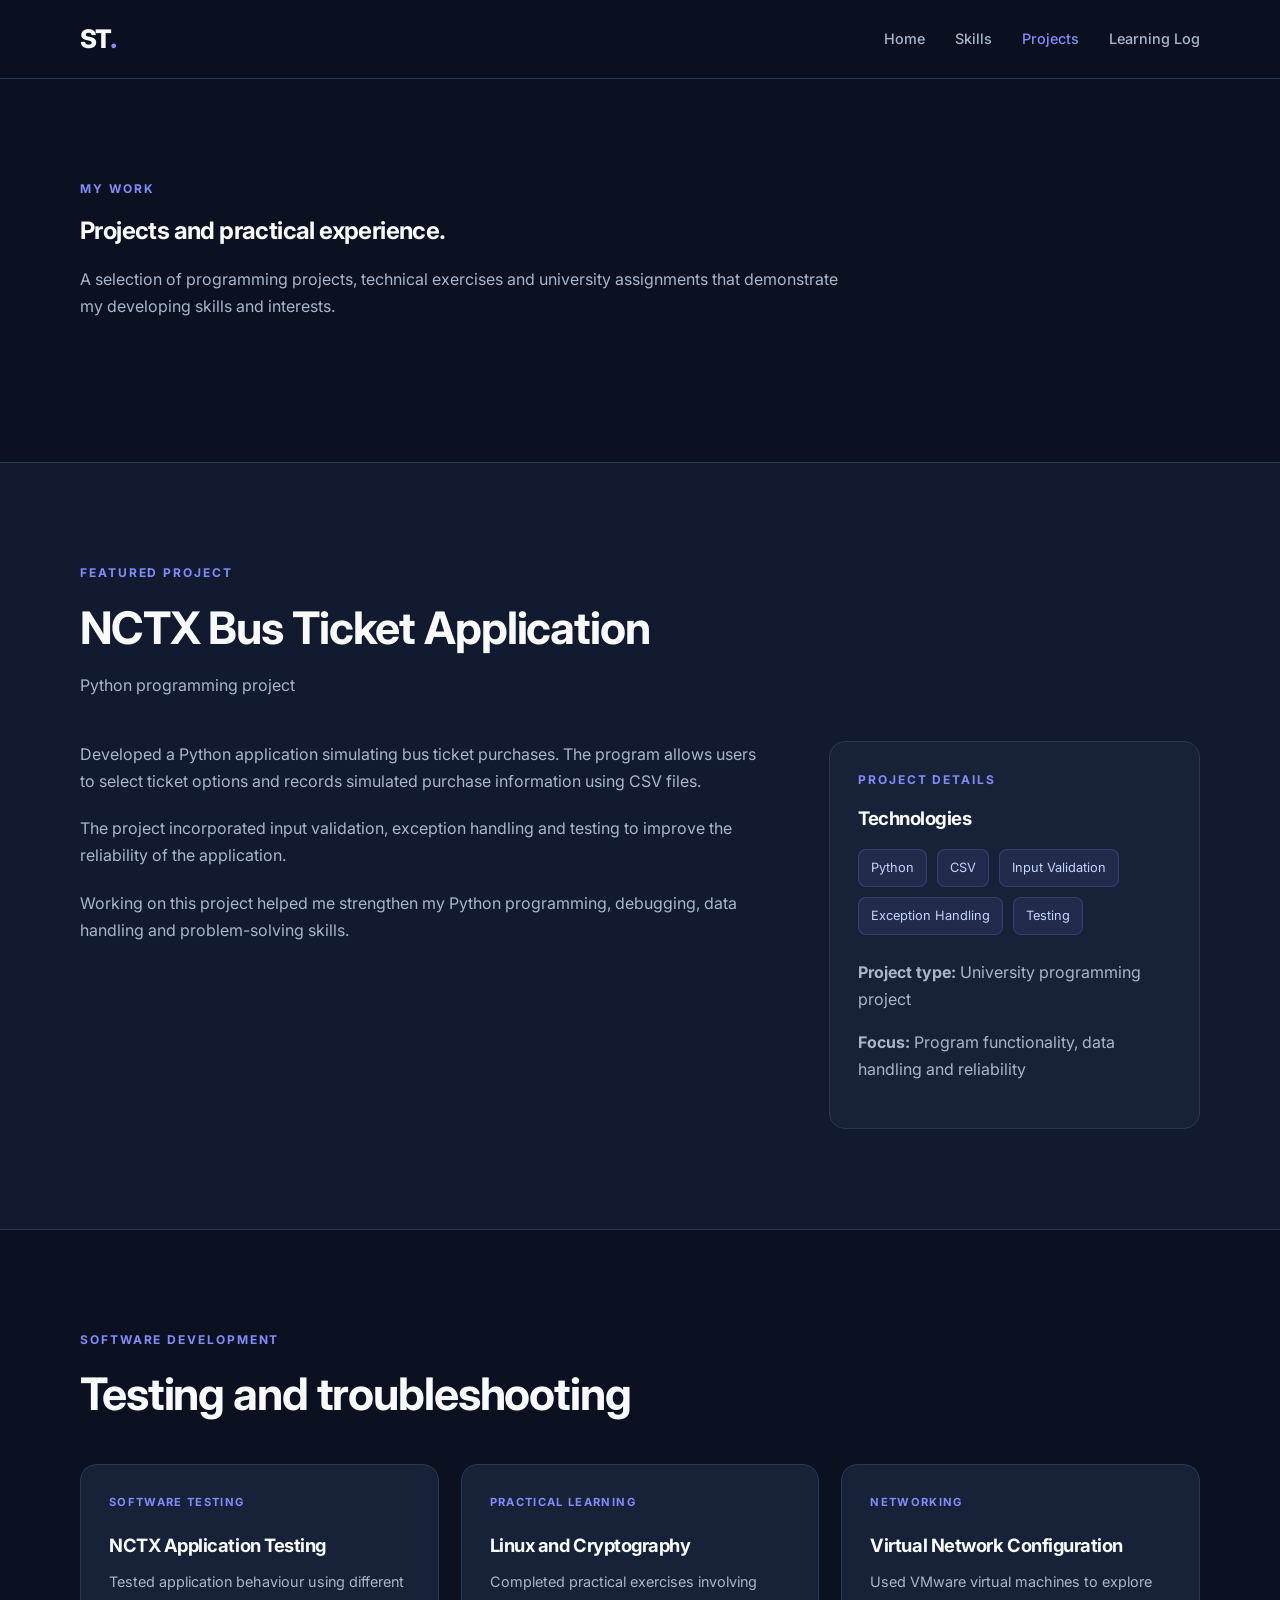
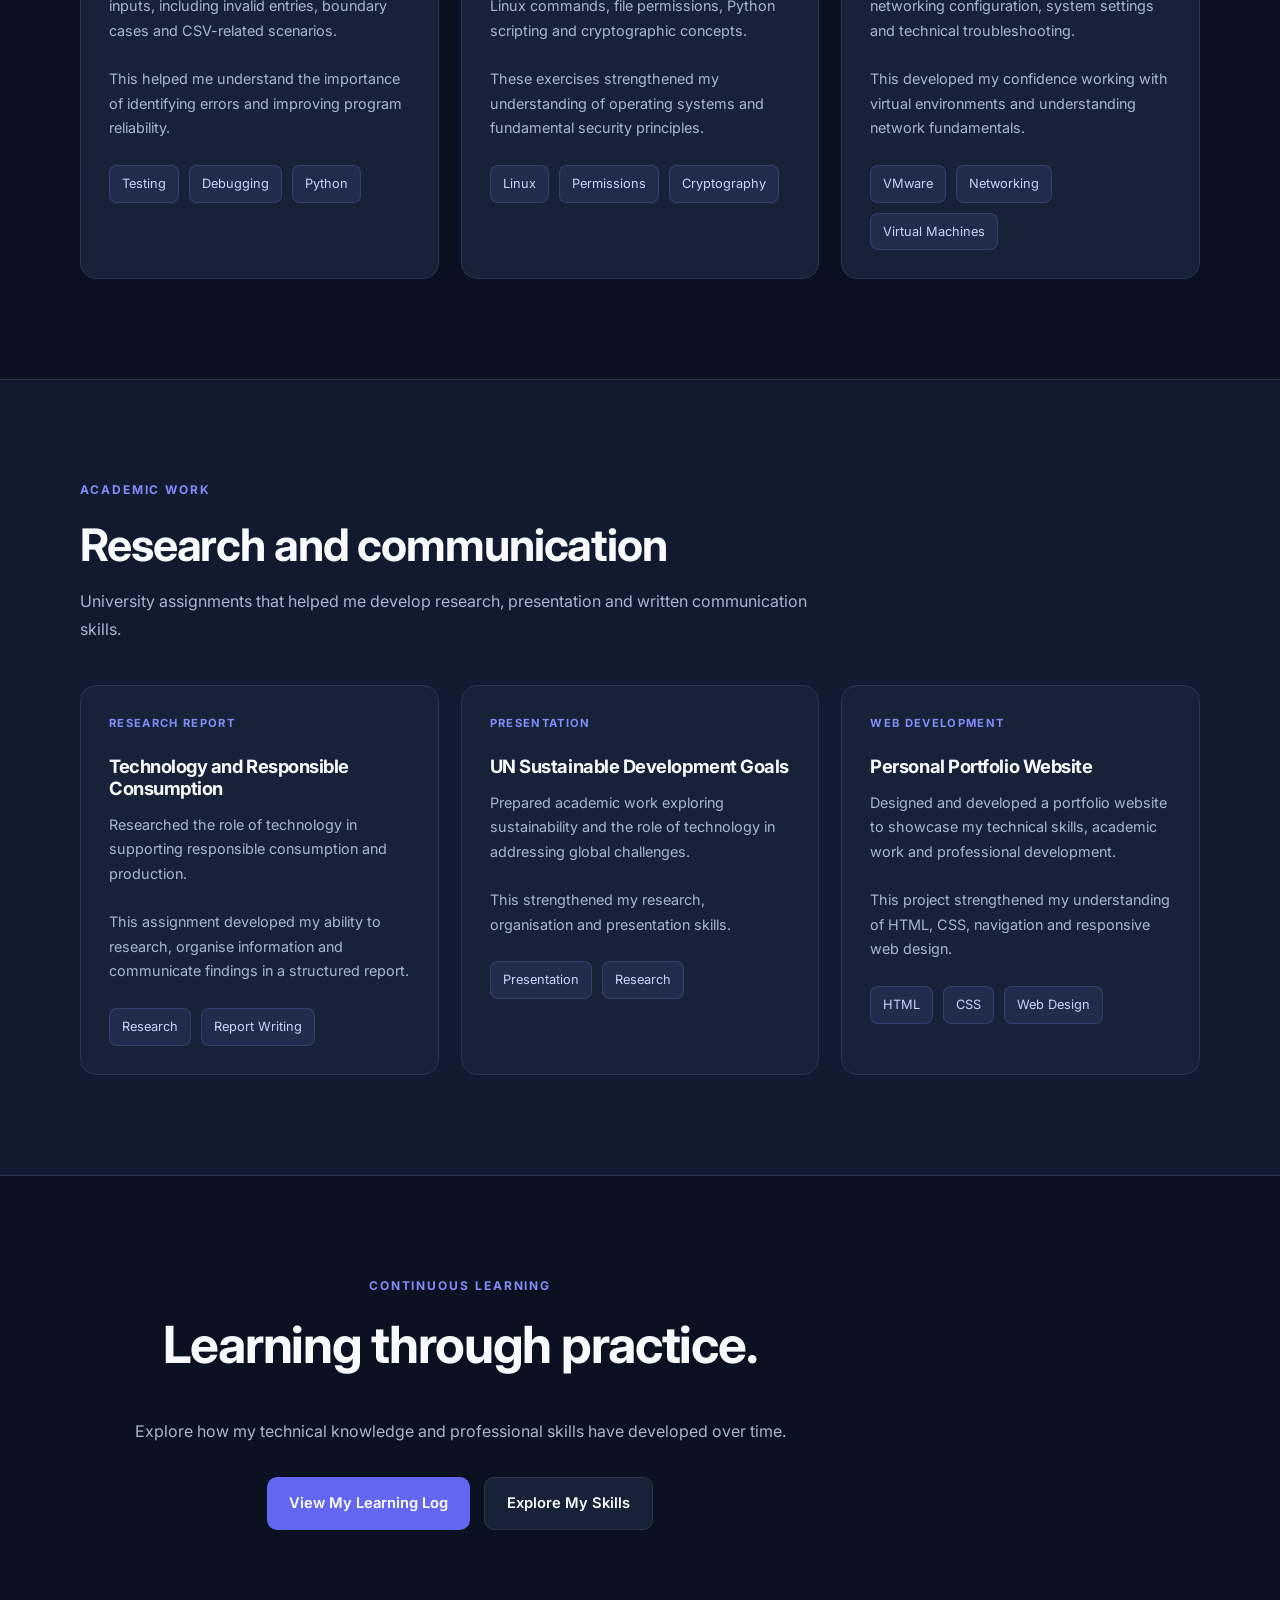
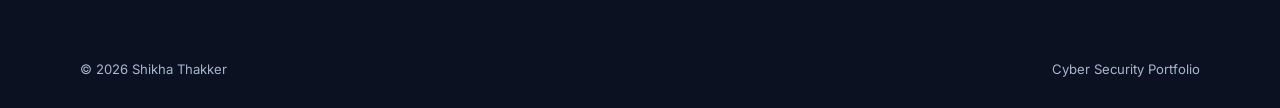
==== work.html @ d77c6d68 "Create work.html" ====
<!DOCTYPE html>
<html lang="en">
<head>
    <meta charset="UTF-8">
    <meta name="viewport" content="width=device-width, initial-scale=1.0">

    <meta name="description"
          content="Programming projects, cyber security practicals and university work by Shikha Thakker.">

    <title>Projects | Shikha Thakker</title>

    <link rel="preconnect" href="https://fonts.googleapis.com">
    <link rel="preconnect" href="https://fonts.gstatic.com" crossorigin>

    <link href="https://fonts.googleapis.com/css2?family=Inter:wght@400;500;600;700;800&display=swap"
          rel="stylesheet">

    <link rel="stylesheet" href="style.css">
</head>

<body>

    <!-- NAVIGATION -->
    <header class="site-header">
        <nav class="nav-container" aria-label="Main navigation">

            <a href="index.html" class="logo">
                ST<span>.</span>
            </a>

            <div class="nav-links">
                <a href="index.html">Home</a>
                <a href="skills.html">Skills</a>
                <a href="work.html" aria-current="page">Projects</a>
                <a href="learning.html">Learning Log</a>
            </div>

        </nav>
    </header>

    <main>

        <!-- INTRODUCTION -->
        <section class="section container">

            <div class="section-heading">
                <p class="eyebrow">MY WORK</p>

                <h1>Projects and practical experience.</h1>

                <p>
                    A selection of programming projects,
                    technical exercises and university
                    assignments that demonstrate my
                    developing skills and interests.
                </p>
            </div>

        </section>

        <!-- FEATURED PROJECT -->
        <section class="section section-alt">

            <div class="container">

                <div class="section-heading">
                    <p class="eyebrow">FEATURED PROJECT</p>
                    <h2>NCTX Bus Ticket Application</h2>

                    <p>Python programming project</p>
                </div>

                <div class="about-grid">

                    <div class="about-text">

                        <p>
                            Developed a Python application
                            simulating bus ticket purchases.
                            The program allows users to
                            select ticket options and
                            records simulated purchase
                            information using CSV files.
                        </p>

                        <p>
                            The project incorporated
                            input validation, exception
                            handling and testing to
                            improve the reliability
                            of the application.
                        </p>

                        <p>
                            Working on this project
                            helped me strengthen my
                            Python programming,
                            debugging, data handling
                            and problem-solving skills.
                        </p>

                    </div>

                    <div class="about-highlight">

                        <p class="eyebrow">PROJECT DETAILS</p>

                        <h3>Technologies</h3>

                        <div class="interest-tags">
                            <span>Python</span>
                            <span>CSV</span>
                            <span>Input Validation</span>
                            <span>Exception Handling</span>
                            <span>Testing</span>
                        </div>

                        <p style="margin-top:24px;">
                            <strong>Project type:</strong>
                            University programming project
                        </p>

                        <p>
                            <strong>Focus:</strong>
                            Program functionality,
                            data handling and reliability
                        </p>

                    </div>

                </div>

            </div>

        </section>

        <!-- TESTING AND TECHNICAL WORK -->
        <section class="section container">

            <div class="section-heading">
                <p class="eyebrow">SOFTWARE DEVELOPMENT</p>
                <h2>Testing and troubleshooting</h2>
            </div>

            <div class="project-grid">

                <article class="project-card">

                    <div class="project-label">
                        SOFTWARE TESTING
                    </div>

                    <h3>NCTX Application Testing</h3>

                    <p>
                        Tested application behaviour
                        using different inputs,
                        including invalid entries,
                        boundary cases and
                        CSV-related scenarios.
                    </p>

                    <p>
                        This helped me understand
                        the importance of identifying
                        errors and improving program
                        reliability.
                    </p>

                    <div class="project-tags">
                        <span>Testing</span>
                        <span>Debugging</span>
                        <span>Python</span>
                    </div>

                </article>

                <article class="project-card">

                    <div class="project-label">
                        PRACTICAL LEARNING
                    </div>

                    <h3>Linux and Cryptography</h3>

                    <p>
                        Completed practical exercises
                        involving Linux commands,
                        file permissions, Python
                        scripting and cryptographic
                        concepts.
                    </p>

                    <p>
                        These exercises strengthened
                        my understanding of operating
                        systems and fundamental
                        security principles.
                    </p>

                    <div class="project-tags">
                        <span>Linux</span>
                        <span>Permissions</span>
                        <span>Cryptography</span>
                    </div>

                </article>

                <article class="project-card">

                    <div class="project-label">
                        NETWORKING
                    </div>

                    <h3>Virtual Network Configuration</h3>

                    <p>
                        Used VMware virtual machines
                        to explore networking
                        configuration, system settings
                        and technical troubleshooting.
                    </p>

                    <p>
                        This developed my confidence
                        working with virtual
                        environments and understanding
                        network fundamentals.
                    </p>

                    <div class="project-tags">
                        <span>VMware</span>
                        <span>Networking</span>
                        <span>Virtual Machines</span>
                    </div>

                </article>

            </div>

        </section>

        <!-- OTHER UNIVERSITY WORK -->
        <section class="section section-alt">

            <div class="container">

                <div class="section-heading">
                    <p class="eyebrow">ACADEMIC WORK</p>
                    <h2>Research and communication</h2>

                    <p>
                        University assignments that
                        helped me develop research,
                        presentation and written
                        communication skills.
                    </p>
                </div>

                <div class="project-grid">

                    <article class="project-card">

                        <div class="project-label">
                            RESEARCH REPORT
                        </div>

                        <h3>
                            Technology and Responsible
                            Consumption
                        </h3>

                        <p>
                            Researched the role of
                            technology in supporting
                            responsible consumption
                            and production.
                        </p>

                        <p>
                            This assignment developed
                            my ability to research,
                            organise information
                            and communicate findings
                            in a structured report.
                        </p>

                        <div class="project-tags">
                            <span>Research</span>
                            <span>Report Writing</span>
                        </div>

                    </article>

                    <article class="project-card">

                        <div class="project-label">
                            PRESENTATION
                        </div>

                        <h3>
                            UN Sustainable Development
                            Goals
                        </h3>

                        <p>
                            Prepared academic work
                            exploring sustainability
                            and the role of technology
                            in addressing global
                            challenges.
                        </p>

                        <p>
                            This strengthened my
                            research, organisation
                            and presentation skills.
                        </p>

                        <div class="project-tags">
                            <span>Presentation</span>
                            <span>Research</span>
                        </div>

                    </article>

                    <article class="project-card">

                        <div class="project-label">
                            WEB DEVELOPMENT
                        </div>

                        <h3>
                            Personal Portfolio Website
                        </h3>

                        <p>
                            Designed and developed
                            a portfolio website to
                            showcase my technical
                            skills, academic work
                            and professional development.
                        </p>

                        <p>
                            This project strengthened
                            my understanding of HTML,
                            CSS, navigation and
                            responsive web design.
                        </p>

                        <div class="project-tags">
                            <span>HTML</span>
                            <span>CSS</span>
                            <span>Web Design</span>
                        </div>

                    </article>

                </div>

            </div>

        </section>

        <!-- NEXT PAGE -->
        <section class="section container">

            <div class="contact-section">

                <p class="eyebrow">CONTINUOUS LEARNING</p>

                <h2>Learning through practice.</h2>

                <p>
                    Explore how my technical knowledge
                    and professional skills have
                    developed over time.
                </p>

                <div class="hero-buttons">

                    <a href="learning.html" class="btn btn-primary">
                        View My Learning Log
                    </a>

                    <a href="skills.html" class="btn btn-secondary">
                        Explore My Skills
                    </a>

                </div>

            </div>

        </section>

    </main>

    <footer class="site-footer">

        <div class="container footer-content">
            <p>&copy; 2026 Shikha Thakker</p>
            <p>Cyber Security Portfolio</p>
        </div>

    </footer>

</body>
</html>
---- style.css ----
/* =====================================
   SHIKHA THAKKER | PORTFOLIO
   Dark Navy and Indigo Theme
===================================== */

:root {
    --bg: #0b1120;
    --bg-alt: #111a2e;
    --card: #172238;
    --card-hover: #1d2b46;
    --text: #f8fafc;
    --muted: #a8b6cc;
    --accent: #818cf8;
    --accent-strong: #6366f1;
    --border: #293750;
    --radius: 16px;
}

* {
    box-sizing: border-box;
}

html {
    scroll-behavior: smooth;
}

body {
    margin: 0;
    background: var(--bg);
    color: var(--text);
    font-family: "Inter", Arial, sans-serif;
    line-height: 1.7;
    -webkit-font-smoothing: antialiased;
}

a {
    color: inherit;
    text-decoration: none;
}

a:focus-visible {
    outline: 3px solid var(--accent);
    outline-offset: 4px;
}

img {
    display: block;
    max-width: 100%;
}

.container {
    width: min(1120px, 90%);
    margin-inline: auto;
}

h1, h2, h3, p {
    margin-top: 0;
}

h1, h2, h3 {
    line-height: 1.2;
    letter-spacing: -0.025em;
}

p {
    color: var(--muted);
}

/* NAVIGATION */

.site-header {
    position: sticky;
    top: 0;
    z-index: 100;
    background: rgba(11, 17, 32, 0.96);
    border-bottom: 1px solid var(--border);
}

.nav-container {
    width: min(1120px, 90%);
    min-height: 78px;
    margin: auto;
    display: flex;
    align-items: center;
    justify-content: space-between;
    gap: 24px;
}

.logo {
    font-size: 1.6rem;
    font-weight: 800;
    letter-spacing: -0.06em;
}

.logo span {
    color: var(--accent);
}

.nav-links {
    display: flex;
    align-items: center;
    flex-wrap: wrap;
    gap: 30px;
}

.nav-links a {
    color: var(--muted);
    font-size: 0.9rem;
    font-weight: 500;
    transition: color 0.2s ease;
}

.nav-links a:hover,
.nav-links a[aria-current="page"] {
    color: var(--accent);
}

/* HERO */

.hero {
    display: grid;
    grid-template-columns: 1.3fr 0.7fr;
    align-items: center;
    gap: 70px;
    padding-top: 110px;
    padding-bottom: 110px;
}

.eyebrow {
    color: var(--accent);
    font-size: 0.75rem;
    font-weight: 700;
    letter-spacing: 0.16em;
    text-transform: uppercase;
    margin-bottom: 18px;
}

.hero h1 {
    font-size: clamp(2.6rem, 5vw, 4.6rem);
    font-weight: 800;
    margin-bottom: 28px;
}

.hero h1 span {
    display: block;
    color: var(--accent);
}

.hero-description {
    max-width: 640px;
    font-size: 1.05rem;
    margin-bottom: 18px;
}

.hero-buttons {
    display: flex;
    flex-wrap: wrap;
    gap: 14px;
    margin-top: 32px;
}

.btn {
    display: inline-flex;
    align-items: center;
    justify-content: center;
    padding: 13px 22px;
    border-radius: 10px;
    font-weight: 600;
    font-size: 0.92rem;
    transition: transform 0.2s ease,
                background 0.2s ease;
}

.btn:hover {
    transform: translateY(-2px);
}

.btn-primary {
    background: var(--accent-strong);
    color: white;
}

.btn-primary:hover {
    background: #4f46e5;
}

.btn-secondary {
    border: 1px solid var(--border);
    background: var(--card);
    color: var(--text);
}

.btn-secondary:hover {
    background: var(--card-hover);
}

/* PROFILE CARD */

.hero-visual {
    display: flex;
    justify-content: center;
}

.profile-card {
    width: 100%;
    max-width: 340px;
    padding: 12px;
    background: var(--card);
    border: 1px solid var(--border);
    border-radius: 22px;
    box-shadow: 0 24px 70px rgba(0, 0, 0, 0.25);
}

.profile-photo {
    width: 100%;
    aspect-ratio: 4 / 5;
    object-fit: cover;
    border-radius: 14px;
    background: var(--bg-alt);
}

.profile-card-info {
    display: flex;
    flex-direction: column;
    gap: 3px;
    padding: 18px 8px 8px;
}

.profile-card-info strong {
    font-size: 1.05rem;
}

.profile-card-info span {
    color: var(--muted);
    font-size: 0.85rem;
}

/* SHARED SECTIONS */

.section {
    padding-top: 100px;
    padding-bottom: 100px;
}

.section-alt {
    background: var(--bg-alt);
    border-top: 1px solid var(--border);
    border-bottom: 1px solid var(--border);
}

.section-heading {
    max-width: 760px;
    margin-bottom: 42px;
}

.section-heading h2 {
    font-size: clamp(2rem, 3.5vw, 3rem);
    margin-bottom: 16px;
}

.section-heading > p:last-child {
    font-size: 1rem;
}

/* ABOUT */

.about-grid {
    display: grid;
    grid-template-columns: 1.3fr 0.7fr;
    gap: 60px;
    align-items: start;
}

.about-text p {
    margin-bottom: 20px;
}

.about-highlight {
    background: var(--card);
    border: 1px solid var(--border);
    border-radius: var(--radius);
    padding: 28px;
}

.interest-tags,
.project-tags {
    display: flex;
    flex-wrap: wrap;
    gap: 10px;
}

.interest-tags span,
.project-tags span {
    display: inline-block;
    padding: 7px 12px;
    background: rgba(129, 140, 248, 0.1);
    border: 1px solid rgba(129, 140, 248, 0.2);
    border-radius: 8px;
    color: #c7d2fe;
    font-size: 0.8rem;
}

/* SKILL CARDS */

.card-grid {
    display: grid;
    grid-template-columns: repeat(4, minmax(0, 1fr));
    gap: 20px;
}

.feature-card,
.project-card {
    background: var(--card);
    border: 1px solid var(--border);
    border-radius: var(--radius);
    padding: 28px;
    transition: transform 0.2s ease,
                border-color 0.2s ease;
}

.feature-card:hover,
.project-card:hover {
    transform: translateY(-4px);
    border-color: var(--accent);
}

.card-number {
    color: var(--accent);
    font-size: 0.8rem;
    font-weight: 700;
    margin-bottom: 30px;
}

.feature-card h3,
.project-card h3 {
    font-size: 1.15rem;
    margin-bottom: 14px;
}

.feature-card p,
.project-card p {
    font-size: 0.9rem;
    margin-bottom: 0;
}

.section-action {
    margin-top: 35px;
}

.text-link {
    color: var(--accent);
    font-weight: 600;
}

.text-link:hover {
    text-decoration: underline;
}

/* PROJECTS */

.project-grid {
    display: grid;
    grid-template-columns: repeat(3, minmax(0, 1fr));
    gap: 22px;
}

.project-label {
    color: var(--accent);
    font-size: 0.7rem;
    font-weight: 700;
    letter-spacing: 0.12em;
    margin-bottom: 22px;
}

.project-card p {
    margin-bottom: 24px;
}

/* CONTACT */

.contact-section {
    max-width: 760px;
    text-align: center;
}

.contact-section h2 {
    font-size: clamp(2.2rem, 4vw, 3.4rem);
}

.contact-section .hero-buttons {
    justify-content: center;
}

/* FOOTER */

.site-footer {
    padding: 28px 0;
}

.footer-content {
    display: flex;
    justify-content: space-between;
    align-items: center;
    gap: 16px;
}

.footer-content p {
    margin: 0;
    font-size: 0.82rem;
}

/* TABLETS */

@media (max-width: 900px) {
    .hero,
    .about-grid {
        grid-template-columns: 1fr;
        gap: 40px;
    }

    .hero {
        padding-top: 75px;
        padding-bottom: 75px;
    }

    .hero-visual {
        justify-content: flex-start;
    }

    .card-grid {
        grid-template-columns: repeat(2, minmax(0, 1fr));
    }

    .project-grid {
        grid-template-columns: repeat(2, minmax(0, 1fr));
    }
}

/* MOBILE */

@media (max-width: 600px) {
    .nav-container {
        flex-direction: column;
        justify-content: center;
        padding: 16px 0;
        gap: 14px;
    }

    .nav-links {
        justify-content: center;
        gap: 12px 18px;
    }

    .nav-links a {
        font-size: 0.8rem;
    }

    .hero {
        padding-top: 55px;
        padding-bottom: 65px;
    }

    .hero h1 {
        font-size: 2.5rem;
    }

    .section {
        padding-top: 65px;
        padding-bottom: 65px;
    }

    .card-grid,
    .project-grid {
        grid-template-columns: 1fr;
    }

    .feature-card,
    .project-card {
        padding: 24px;
    }

    .footer-content {
        flex-direction: column;
        text-align: center;
    }
}

@media (prefers-reduced-motion: reduce) {
    html {
        scroll-behavior: auto;
    }

    *,
    *::before,
    *::after {
        transition: none !important;
    }
}
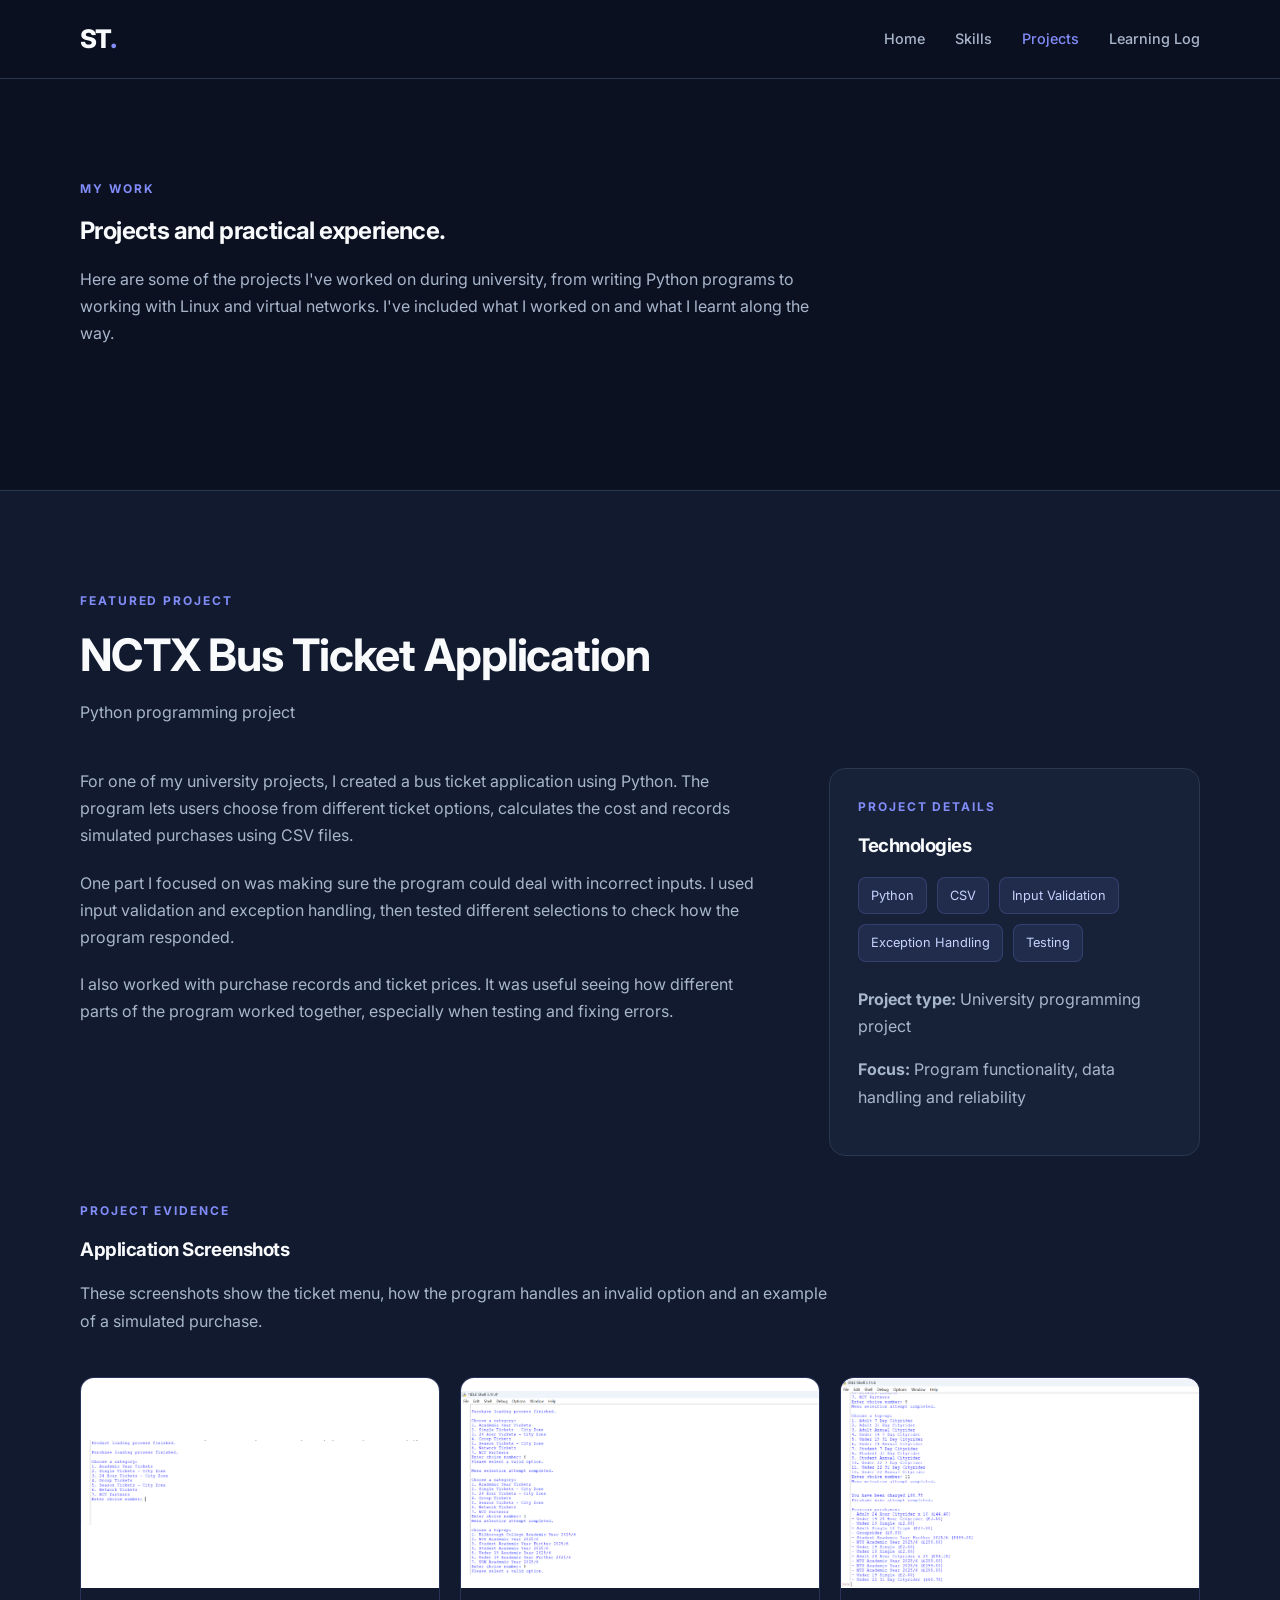
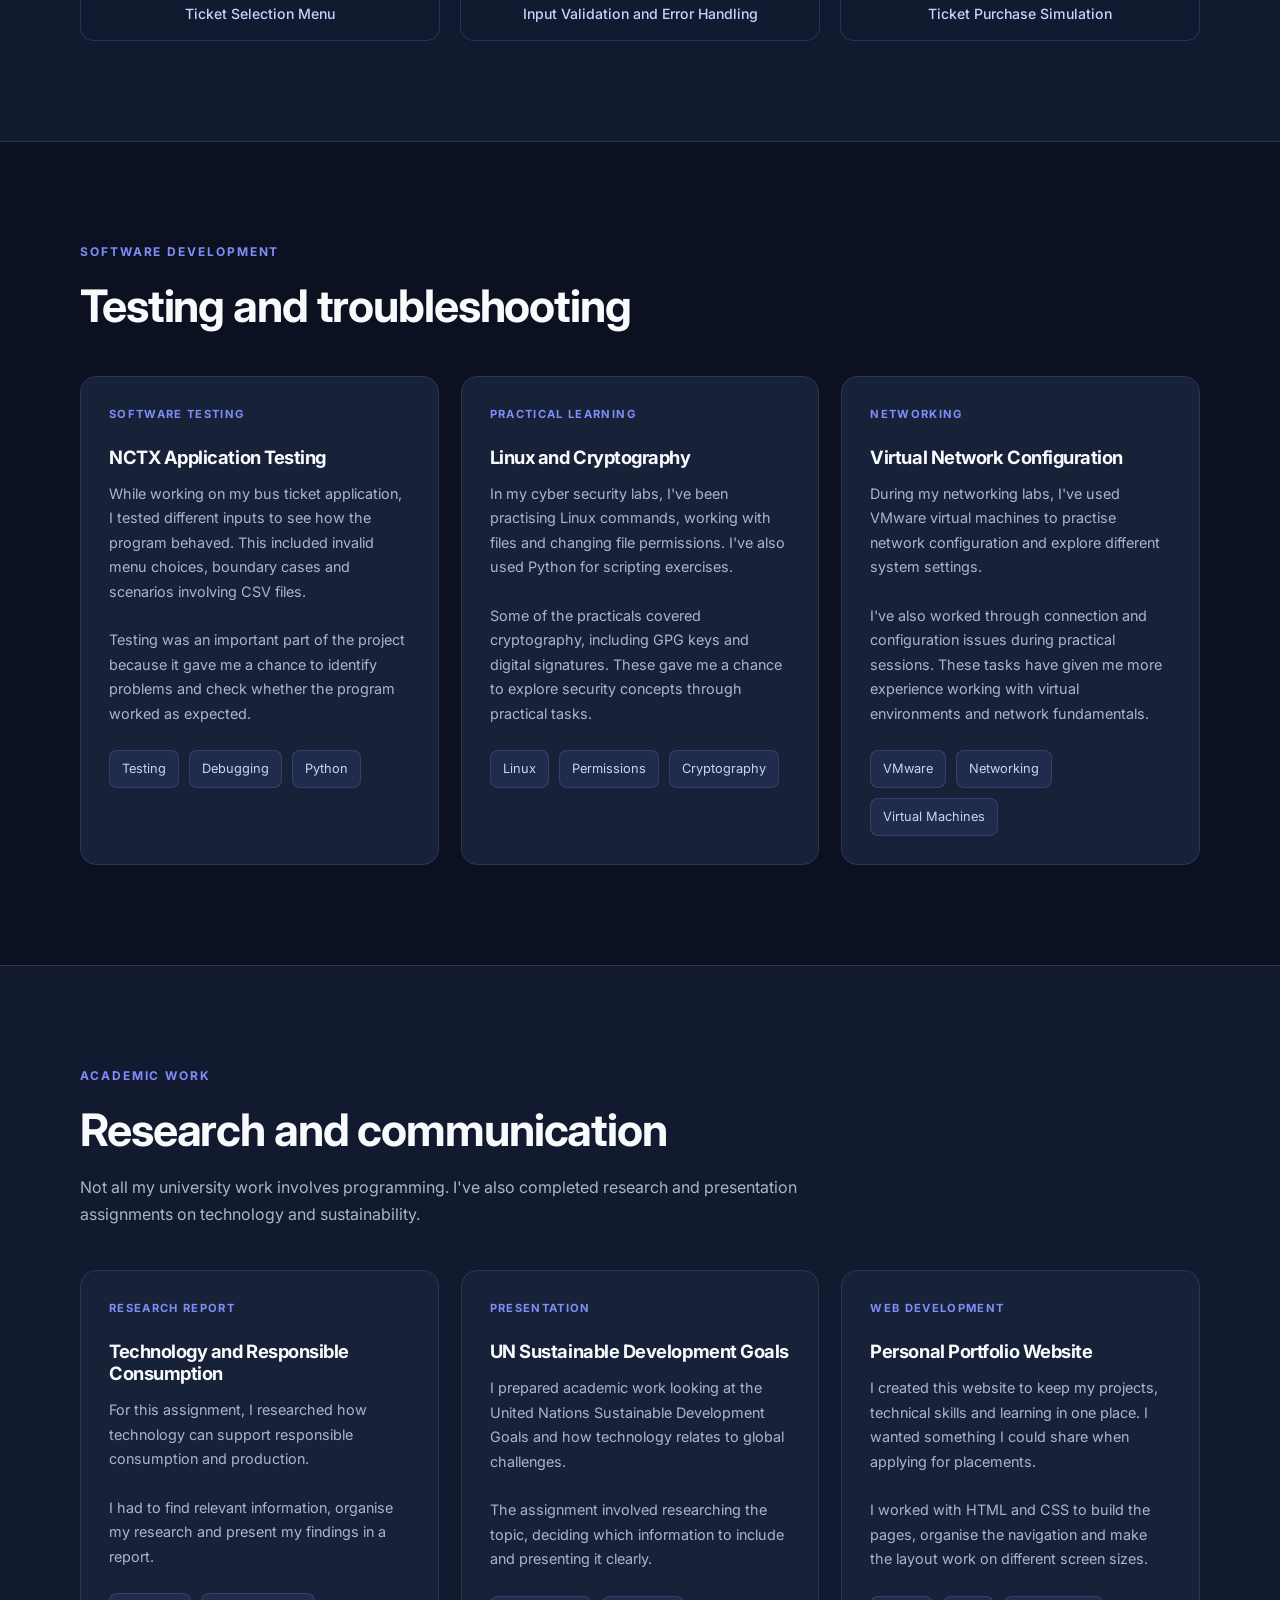
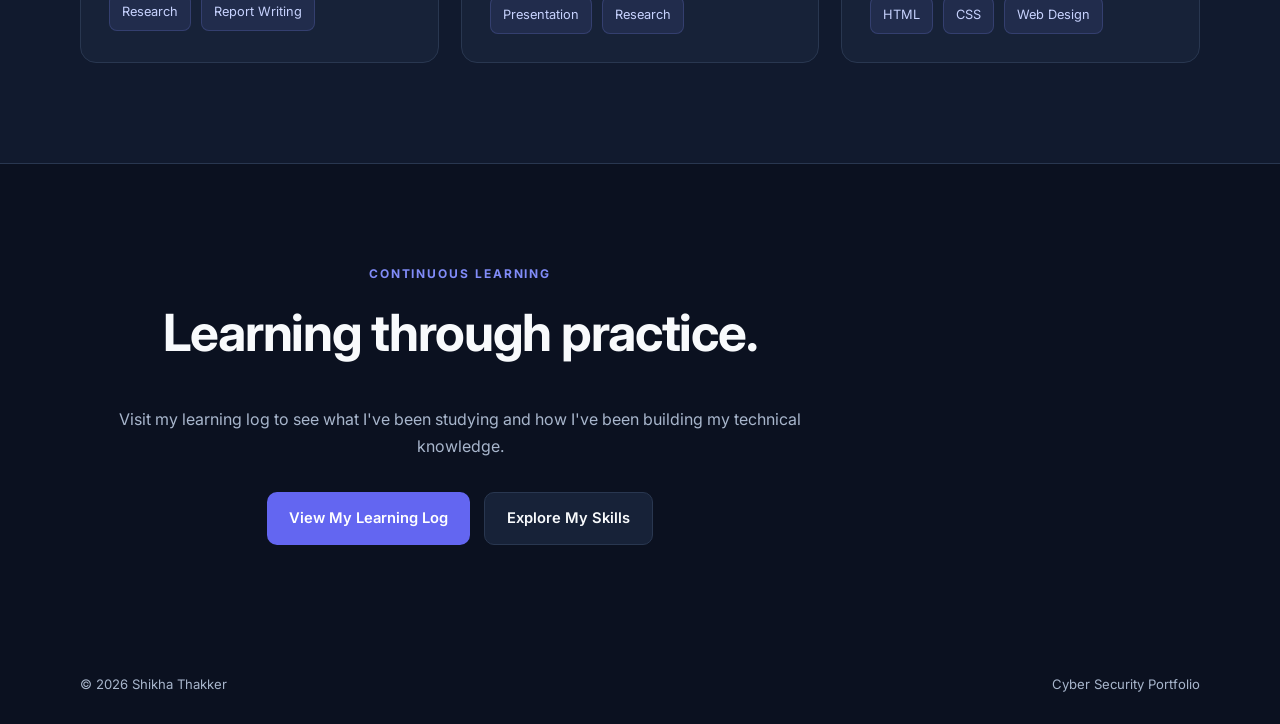
==== commit fd832740: "Update work.html" ====
--- a/work.html
+++ b/work.html
@@ -17,6 +17,50 @@
           rel="stylesheet">
 
     <link rel="stylesheet" href="style.css">
+
+    <style>
+        .project-screenshots {
+            display: grid;
+            grid-template-columns: repeat(
+                auto-fit,
+                minmax(min(100%, 260px), 1fr)
+            );
+            gap: 20px;
+            margin-top: 30px;
+        }
+
+        .project-screenshots figure {
+            margin: 0;
+            min-width: 0;
+            overflow: hidden;
+            background: #111a2e;
+            border: 1px solid rgba(129, 140, 248, 0.2);
+            border-radius: 14px;
+        }
+
+        .project-screenshots img {
+            display: block;
+            width: 100%;
+            height: 210px;
+            object-fit: contain;
+            background: #ffffff;
+        }
+
+        .project-screenshots figcaption {
+            padding: 14px 12px;
+            color: #c7d2fe;
+            font-size: 0.88rem;
+            font-weight: 500;
+            text-align: center;
+        }
+
+        @media (max-width: 600px) {
+            .project-screenshots img {
+                height: auto;
+                max-height: 260px;
+            }
+        }
+    </style>
 </head>
 
 <body>
@@ -50,10 +94,11 @@
                 <h1>Projects and practical experience.</h1>
 
                 <p>
-                    A selection of programming projects,
-                    technical exercises and university
-                    assignments that demonstrate my
-                    developing skills and interests.
+                    Here are some of the projects I've worked
+                    on during university, from writing Python
+                    programs to working with Linux and
+                    virtual networks. I've included what
+                    I worked on and what I learnt along the way.
                 </p>
             </div>
 
@@ -76,28 +121,31 @@
                     <div class="about-text">
 
                         <p>
-                            Developed a Python application
-                            simulating bus ticket purchases.
-                            The program allows users to
-                            select ticket options and
-                            records simulated purchase
-                            information using CSV files.
-                        </p>
-
-                        <p>
-                            The project incorporated
-                            input validation, exception
-                            handling and testing to
-                            improve the reliability
-                            of the application.
-                        </p>
-
-                        <p>
-                            Working on this project
-                            helped me strengthen my
-                            Python programming,
-                            debugging, data handling
-                            and problem-solving skills.
+                            For one of my university projects,
+                            I created a bus ticket application
+                            using Python. The program lets
+                            users choose from different ticket
+                            options, calculates the cost and
+                            records simulated purchases
+                            using CSV files.
+                        </p>
+
+                        <p>
+                            One part I focused on was making
+                            sure the program could deal with
+                            incorrect inputs. I used input
+                            validation and exception handling,
+                            then tested different selections
+                            to check how the program responded.
+                        </p>
+
+                        <p>
+                            I also worked with purchase
+                            records and ticket prices.
+                            It was useful seeing how
+                            different parts of the program
+                            worked together, especially
+                            when testing and fixing errors.
                         </p>
 
                     </div>
@@ -131,6 +179,63 @@
 
                 </div>
 
+                <!-- PYTHON PROJECT SCREENSHOTS -->
+                <div class="section-heading"
+                     style="margin-top: 45px;">
+
+                    <p class="eyebrow">PROJECT EVIDENCE</p>
+
+                    <h3>Application Screenshots</h3>
+
+                    <p>
+                        These screenshots show the ticket
+                        menu, how the program handles
+                        an invalid option and an example
+                        of a simulated purchase.
+                    </p>
+
+                </div>
+
+                <div class="project-screenshots">
+
+                    <figure>
+                        <img
+                            src="ticket-menu.png"
+                            alt="Python application displaying seven bus ticket categories"
+                            loading="lazy"
+                        >
+
+                        <figcaption>
+                            Ticket Selection Menu
+                        </figcaption>
+                    </figure>
+
+                    <figure>
+                        <img
+                            src="input-validation.png"
+                            alt="Python application rejecting invalid ticket selections"
+                            loading="lazy"
+                        >
+
+                        <figcaption>
+                            Input Validation and Error Handling
+                        </figcaption>
+                    </figure>
+
+                    <figure>
+                        <img
+                            src="ticket-purchase.png"
+                            alt="Python application displaying a simulated purchase and purchase history"
+                            loading="lazy"
+                        >
+
+                        <figcaption>
+                            Ticket Purchase Simulation
+                        </figcaption>
+                    </figure>
+
+                </div>
+
             </div>
 
         </section>
@@ -154,18 +259,20 @@
                     <h3>NCTX Application Testing</h3>
 
                     <p>
-                        Tested application behaviour
-                        using different inputs,
-                        including invalid entries,
-                        boundary cases and
-                        CSV-related scenarios.
-                    </p>
-
-                    <p>
-                        This helped me understand
-                        the importance of identifying
-                        errors and improving program
-                        reliability.
+                        While working on my bus ticket
+                        application, I tested different
+                        inputs to see how the program
+                        behaved. This included invalid
+                        menu choices, boundary cases
+                        and scenarios involving CSV files.
+                    </p>
+
+                    <p>
+                        Testing was an important part
+                        of the project because it gave
+                        me a chance to identify problems
+                        and check whether the program
+                        worked as expected.
                     </p>
 
                     <div class="project-tags">
@@ -185,18 +292,21 @@
                     <h3>Linux and Cryptography</h3>
 
                     <p>
-                        Completed practical exercises
-                        involving Linux commands,
-                        file permissions, Python
-                        scripting and cryptographic
-                        concepts.
-                    </p>
-
-                    <p>
-                        These exercises strengthened
-                        my understanding of operating
-                        systems and fundamental
-                        security principles.
+                        In my cyber security labs,
+                        I've been practising Linux
+                        commands, working with files
+                        and changing file permissions.
+                        I've also used Python for
+                        scripting exercises.
+                    </p>
+
+                    <p>
+                        Some of the practicals covered
+                        cryptography, including GPG
+                        keys and digital signatures.
+                        These gave me a chance to
+                        explore security concepts
+                        through practical tasks.
                     </p>
 
                     <div class="project-tags">
@@ -216,16 +326,20 @@
                     <h3>Virtual Network Configuration</h3>
 
                     <p>
-                        Used VMware virtual machines
-                        to explore networking
-                        configuration, system settings
-                        and technical troubleshooting.
-                    </p>
-
-                    <p>
-                        This developed my confidence
-                        working with virtual
-                        environments and understanding
+                        During my networking labs,
+                        I've used VMware virtual
+                        machines to practise network
+                        configuration and explore
+                        different system settings.
+                    </p>
+
+                    <p>
+                        I've also worked through
+                        connection and configuration
+                        issues during practical sessions.
+                        These tasks have given me
+                        more experience working with
+                        virtual environments and
                         network fundamentals.
                     </p>
 
@@ -251,10 +365,11 @@
                     <h2>Research and communication</h2>
 
                     <p>
-                        University assignments that
-                        helped me develop research,
-                        presentation and written
-                        communication skills.
+                        Not all my university work
+                        involves programming. I've
+                        also completed research and
+                        presentation assignments
+                        on technology and sustainability.
                     </p>
                 </div>
 
@@ -272,18 +387,17 @@
                         </h3>
 
                         <p>
-                            Researched the role of
-                            technology in supporting
-                            responsible consumption
-                            and production.
-                        </p>
-
-                        <p>
-                            This assignment developed
-                            my ability to research,
-                            organise information
-                            and communicate findings
-                            in a structured report.
+                            For this assignment, I
+                            researched how technology
+                            can support responsible
+                            consumption and production.
+                        </p>
+
+                        <p>
+                            I had to find relevant
+                            information, organise
+                            my research and present
+                            my findings in a report.
                         </p>
 
                         <div class="project-tags">
@@ -305,17 +419,19 @@
                         </h3>
 
                         <p>
-                            Prepared academic work
-                            exploring sustainability
-                            and the role of technology
-                            in addressing global
-                            challenges.
-                        </p>
-
-                        <p>
-                            This strengthened my
-                            research, organisation
-                            and presentation skills.
+                            I prepared academic work
+                            looking at the United Nations
+                            Sustainable Development Goals
+                            and how technology relates
+                            to global challenges.
+                        </p>
+
+                        <p>
+                            The assignment involved
+                            researching the topic,
+                            deciding which information
+                            to include and presenting
+                            it clearly.
                         </p>
 
                         <div class="project-tags">
@@ -336,18 +452,21 @@
                         </h3>
 
                         <p>
-                            Designed and developed
-                            a portfolio website to
-                            showcase my technical
-                            skills, academic work
-                            and professional development.
-                        </p>
-
-                        <p>
-                            This project strengthened
-                            my understanding of HTML,
-                            CSS, navigation and
-                            responsive web design.
+                            I created this website
+                            to keep my projects,
+                            technical skills and
+                            learning in one place.
+                            I wanted something I
+                            could share when applying
+                            for placements.
+                        </p>
+
+                        <p>
+                            I worked with HTML and CSS
+                            to build the pages, organise
+                            the navigation and make
+                            the layout work on different
+                            screen sizes.
                         </p>
 
                         <div class="project-tags">
@@ -374,9 +493,10 @@
                 <h2>Learning through practice.</h2>
 
                 <p>
-                    Explore how my technical knowledge
-                    and professional skills have
-                    developed over time.
+                    Visit my learning log to see
+                    what I've been studying and
+                    how I've been building my
+                    technical knowledge.
                 </p>
 
                 <div class="hero-buttons">
@@ -408,3 +528,4 @@
 
 </body>
 </html>
+
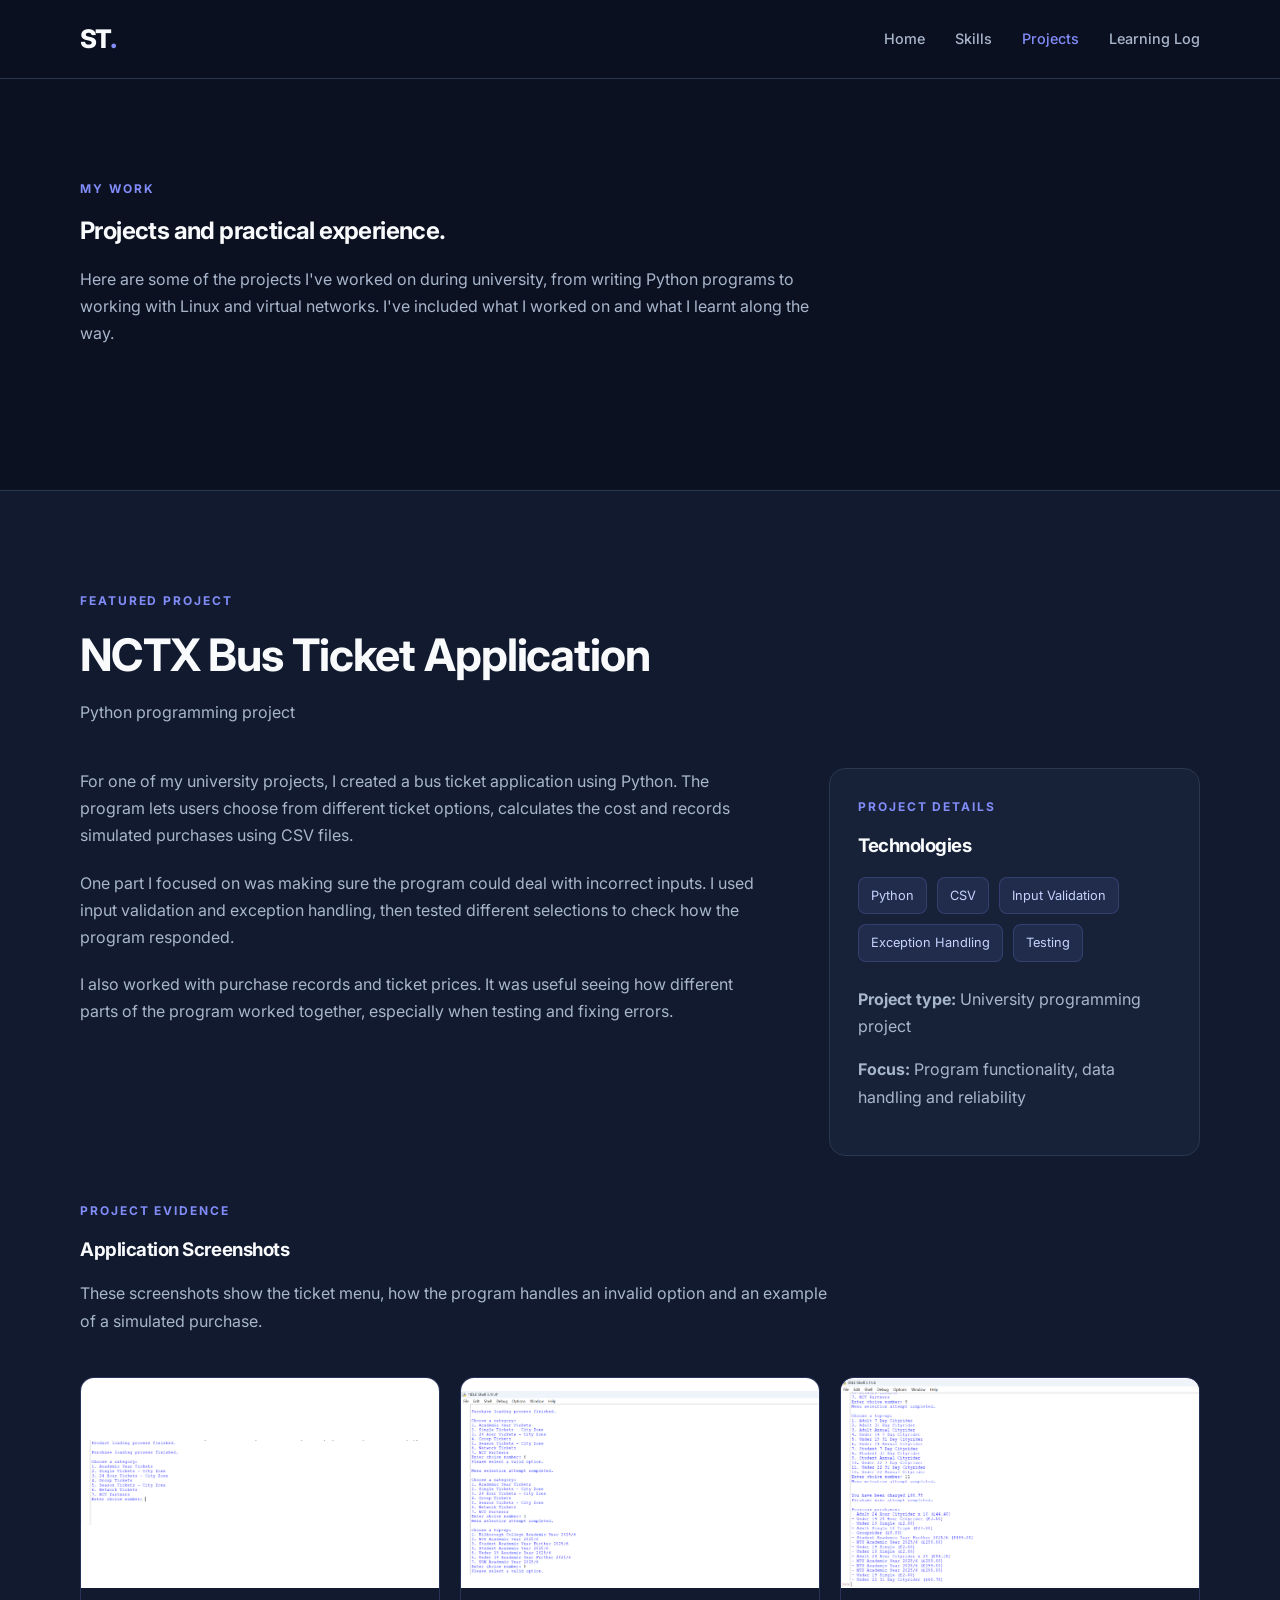
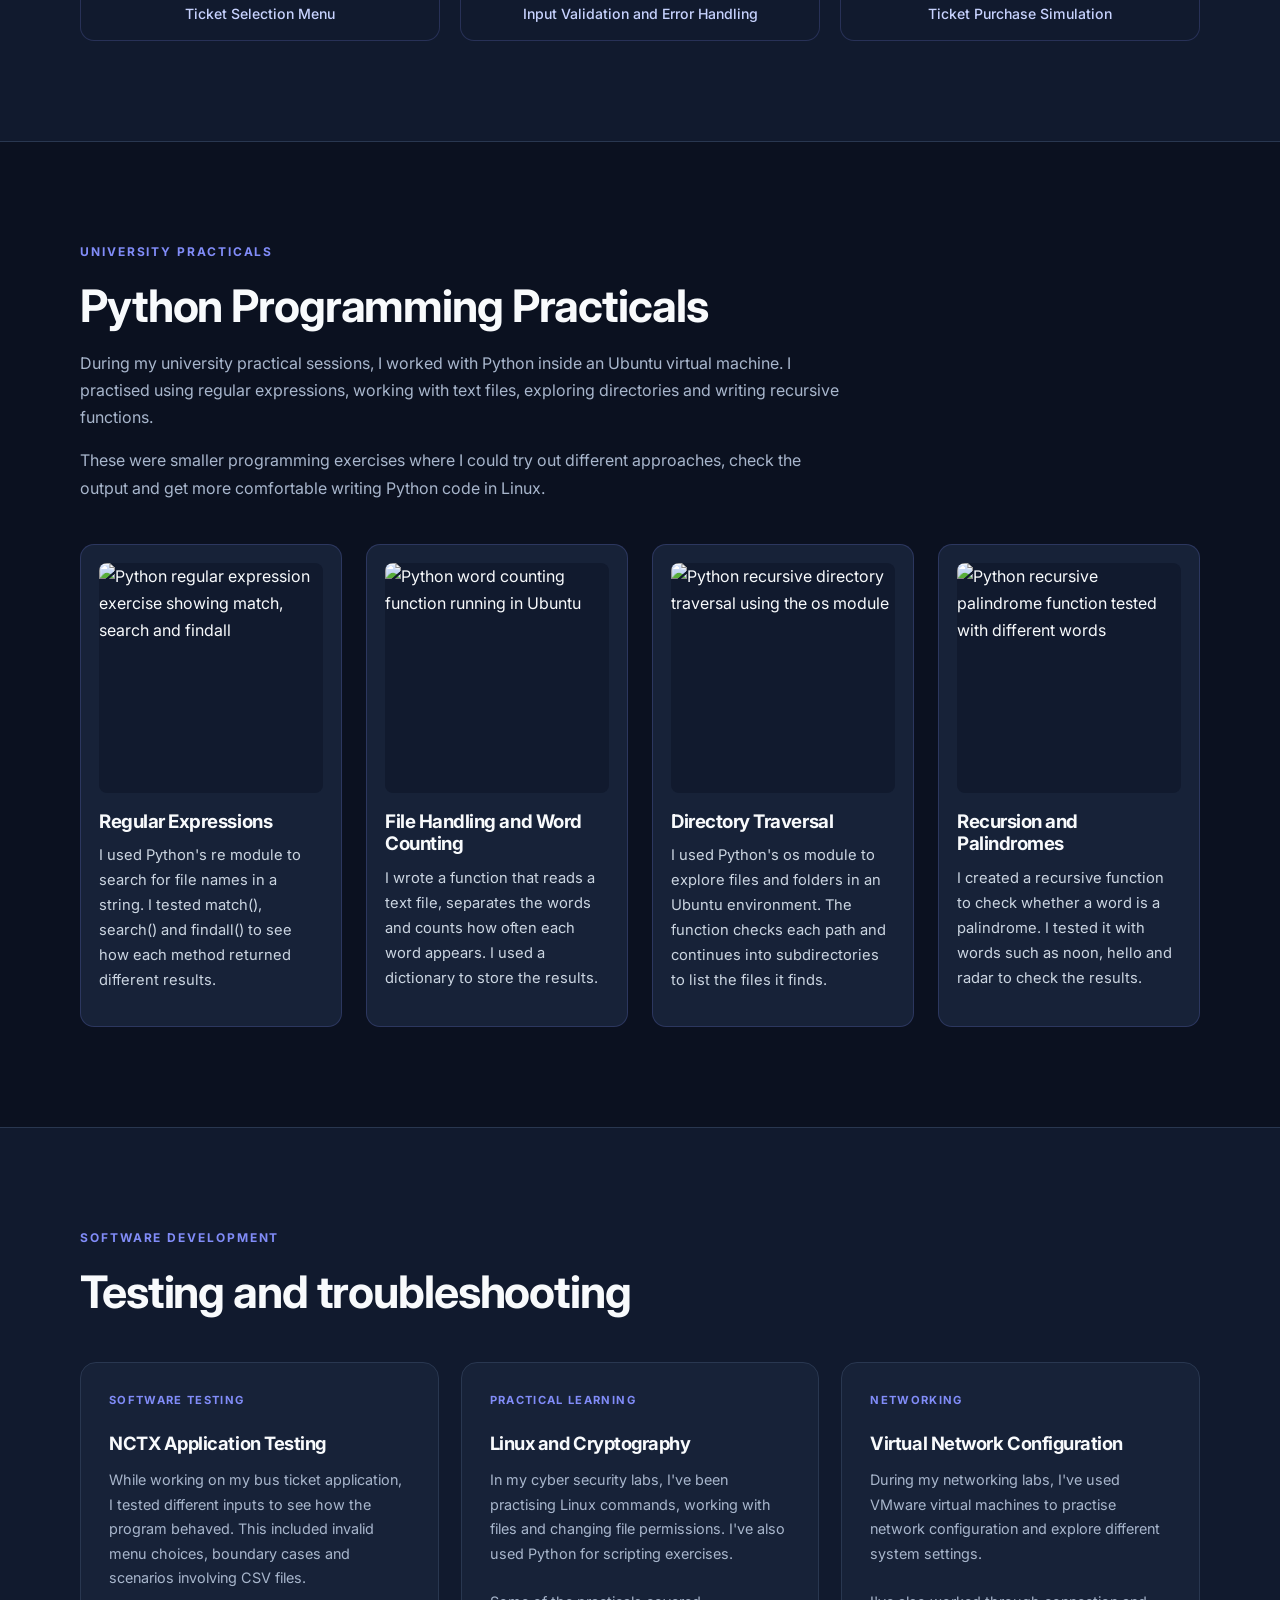
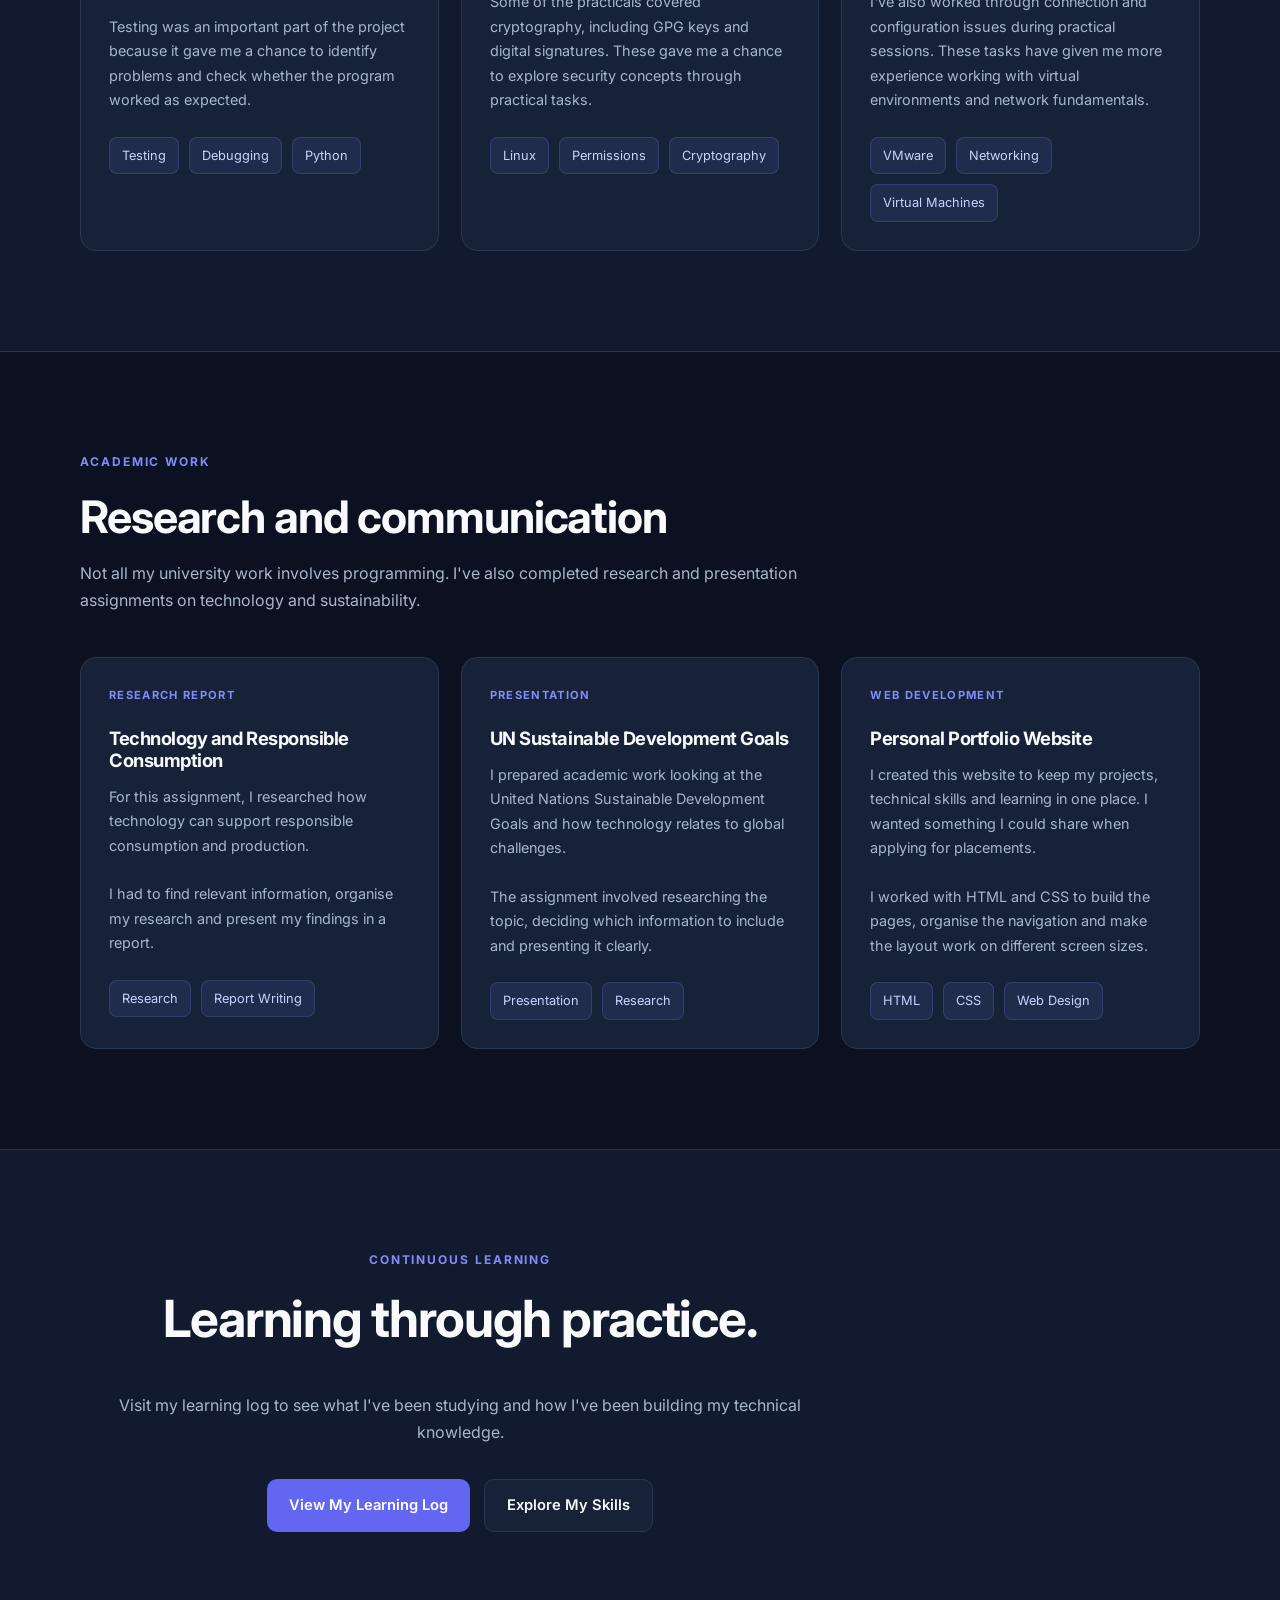
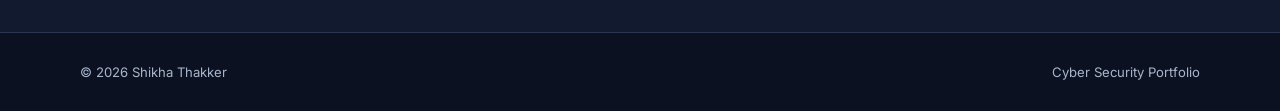
==== commit ca1bb599: "Update work.html" ====
--- a/work.html
+++ b/work.html
@@ -54,10 +54,50 @@
             text-align: center;
         }
 
+        .practical-gallery {
+            display: grid;
+            grid-template-columns: repeat(
+                auto-fit,
+                minmax(min(100%, 250px), 1fr)
+            );
+            gap: 24px;
+            margin-top: 30px;
+        }
+
+        .practical-card {
+            min-width: 0;
+            padding: 18px;
+            background: #172238;
+            border: 1px solid rgba(129, 140, 248, 0.2);
+            border-radius: 14px;
+        }
+
+        .practical-card img {
+            display: block;
+            width: 100%;
+            height: 230px;
+            object-fit: contain;
+            background: #111a2e;
+            border-radius: 8px;
+        }
+
+        .practical-card h3 {
+            margin-top: 18px;
+            margin-bottom: 10px;
+            color: #f8fafc;
+        }
+
+        .practical-card p {
+            color: #cbd5e1;
+            line-height: 1.7;
+            font-size: 0.92rem;
+        }
+
         @media (max-width: 600px) {
-            .project-screenshots img {
+            .project-screenshots img,
+            .practical-card img {
                 height: auto;
-                max-height: 260px;
+                max-height: 300px;
             }
         }
     </style>
@@ -112,7 +152,6 @@
                 <div class="section-heading">
                     <p class="eyebrow">FEATURED PROJECT</p>
                     <h2>NCTX Bus Ticket Application</h2>
-
                     <p>Python programming project</p>
                 </div>
 
@@ -179,12 +218,11 @@
 
                 </div>
 
-                <!-- PYTHON PROJECT SCREENSHOTS -->
+                <!-- NCTX SCREENSHOTS -->
                 <div class="section-heading"
-                     style="margin-top: 45px;">
+                     style="margin-top:45px;">
 
                     <p class="eyebrow">PROJECT EVIDENCE</p>
-
                     <h3>Application Screenshots</h3>
 
                     <p>
@@ -201,10 +239,9 @@
                     <figure>
                         <img
                             src="ticket-menu.png"
-                            alt="Python application displaying seven bus ticket categories"
+                            alt="Python application displaying bus ticket categories"
                             loading="lazy"
                         >
-
                         <figcaption>
                             Ticket Selection Menu
                         </figcaption>
@@ -216,7 +253,6 @@
                             alt="Python application rejecting invalid ticket selections"
                             loading="lazy"
                         >
-
                         <figcaption>
                             Input Validation and Error Handling
                         </figcaption>
@@ -225,10 +261,9 @@
                     <figure>
                         <img
                             src="ticket-purchase.png"
-                            alt="Python application displaying a simulated purchase and purchase history"
+                            alt="Python application displaying a simulated purchase"
                             loading="lazy"
                         >
-
                         <figcaption>
                             Ticket Purchase Simulation
                         </figcaption>
@@ -240,12 +275,257 @@
 
         </section>
 
+        <!-- PYTHON PROGRAMMING PRACTICALS -->
+        <section class="section container">
+
+            <div class="section-heading">
+
+                <p class="eyebrow">UNIVERSITY PRACTICALS</p>
+
+                <h2>Python Programming Practicals</h2>
+
+                <p>
+                    During my university practical sessions,
+                    I worked with Python inside an Ubuntu
+                    virtual machine. I practised using regular
+                    expressions, working with text files,
+                    exploring directories and writing
+                    recursive functions.
+                </p>
+
+                <p>
+                    These were smaller programming exercises
+                    where I could try out different approaches,
+                    check the output and get more comfortable
+                    writing Python code in Linux.
+                </p>
+
+            </div>
+
+            <div class="practical-gallery">
+
+                <!-- REGULAR EXPRESSIONS -->
+                <article class="practical-card">
+
+                    <img
+                        src="regex-python.jpg"
+                        alt="Python regular expression exercise showing match, search and findall"
+                        loading="lazy"
+                    >
+
+                    <h3>Regular Expressions</h3>
+
+                    <p>
+                        I used Python's re module to
+                        search for file names in a string.
+                        I tested match(), search() and
+                        findall() to see how each method
+                        returned different results.
+                    </p>
+
+                </article>
+
+                <!-- WORD COUNT -->
+                <article class="practical-card">
+
+                    <img
+                        src="word-count.jpg"
+                        alt="Python word counting function running in Ubuntu"
+                        loading="lazy"
+                    >
+
+                    <h3>File Handling and Word Counting</h3>
+
+                    <p>
+                        I wrote a function that reads
+                        a text file, separates the words
+                        and counts how often each word
+                        appears. I used a dictionary
+                        to store the results.
+                    </p>
+
+                </article>
+
+                <!-- DIRECTORY TRAVERSAL -->
+                <article class="practical-card">
+
+                    <img
+                        src="directory-traversal.jpg"
+                        alt="Python recursive directory traversal using the os module"
+                        loading="lazy"
+                    >
+
+                    <h3>Directory Traversal</h3>
+
+                    <p>
+                        I used Python's os module to
+                        explore files and folders in
+                        an Ubuntu environment. The
+                        function checks each path and
+                        continues into subdirectories
+                        to list the files it finds.
+                    </p>
+
+                </article>
+
+                <!-- RECURSION -->
+                <article class="practical-card">
+
+                    <img
+                        src="recursion-python.jpg"
+                        alt="Python recursive palindrome function tested with different words"
+                        loading="lazy"
+                    >
+
+                    <h3>Recursion and Palindromes</h3>
+
+                    <p>
+                        I created a recursive function
+                        to check whether a word is a
+                        palindrome. I tested it with
+                        words such as noon, hello
+                        and radar to check the results.
+                    </p>
+
+                </article>
+
+            </div>
+
+        </section>
+
         <!-- TESTING AND TECHNICAL WORK -->
+        <section class="section section-alt">
+
+            <div class="container">
+
+                <div class="section-heading">
+                    <p class="eyebrow">SOFTWARE DEVELOPMENT</p>
+                    <h2>Testing and troubleshooting</h2>
+                </div>
+
+                <div class="project-grid">
+
+                    <article class="project-card">
+
+                        <div class="project-label">
+                            SOFTWARE TESTING
+                        </div>
+
+                        <h3>NCTX Application Testing</h3>
+
+                        <p>
+                            While working on my bus ticket
+                            application, I tested different
+                            inputs to see how the program
+                            behaved. This included invalid
+                            menu choices, boundary cases
+                            and scenarios involving CSV files.
+                        </p>
+
+                        <p>
+                            Testing was an important part
+                            of the project because it gave
+                            me a chance to identify problems
+                            and check whether the program
+                            worked as expected.
+                        </p>
+
+                        <div class="project-tags">
+                            <span>Testing</span>
+                            <span>Debugging</span>
+                            <span>Python</span>
+                        </div>
+
+                    </article>
+
+                    <article class="project-card">
+
+                        <div class="project-label">
+                            PRACTICAL LEARNING
+                        </div>
+
+                        <h3>Linux and Cryptography</h3>
+
+                        <p>
+                            In my cyber security labs,
+                            I've been practising Linux
+                            commands, working with files
+                            and changing file permissions.
+                            I've also used Python for
+                            scripting exercises.
+                        </p>
+
+                        <p>
+                            Some of the practicals covered
+                            cryptography, including GPG
+                            keys and digital signatures.
+                            These gave me a chance to
+                            explore security concepts
+                            through practical tasks.
+                        </p>
+
+                        <div class="project-tags">
+                            <span>Linux</span>
+                            <span>Permissions</span>
+                            <span>Cryptography</span>
+                        </div>
+
+                    </article>
+
+                    <article class="project-card">
+
+                        <div class="project-label">
+                            NETWORKING
+                        </div>
+
+                        <h3>Virtual Network Configuration</h3>
+
+                        <p>
+                            During my networking labs,
+                            I've used VMware virtual
+                            machines to practise network
+                            configuration and explore
+                            different system settings.
+                        </p>
+
+                        <p>
+                            I've also worked through
+                            connection and configuration
+                            issues during practical sessions.
+                            These tasks have given me
+                            more experience working with
+                            virtual environments and
+                            network fundamentals.
+                        </p>
+
+                        <div class="project-tags">
+                            <span>VMware</span>
+                            <span>Networking</span>
+                            <span>Virtual Machines</span>
+                        </div>
+
+                    </article>
+
+                </div>
+
+            </div>
+
+        </section>
+
+        <!-- OTHER UNIVERSITY WORK -->
         <section class="section container">
 
             <div class="section-heading">
-                <p class="eyebrow">SOFTWARE DEVELOPMENT</p>
-                <h2>Testing and troubleshooting</h2>
+                <p class="eyebrow">ACADEMIC WORK</p>
+                <h2>Research and communication</h2>
+
+                <p>
+                    Not all my university work
+                    involves programming. I've
+                    also completed research and
+                    presentation assignments
+                    on technology and sustainability.
+                </p>
             </div>
 
             <div class="project-grid">
@@ -253,32 +533,31 @@
                 <article class="project-card">
 
                     <div class="project-label">
-                        SOFTWARE TESTING
-                    </div>
-
-                    <h3>NCTX Application Testing</h3>
-
-                    <p>
-                        While working on my bus ticket
-                        application, I tested different
-                        inputs to see how the program
-                        behaved. This included invalid
-                        menu choices, boundary cases
-                        and scenarios involving CSV files.
-                    </p>
-
-                    <p>
-                        Testing was an important part
-                        of the project because it gave
-                        me a chance to identify problems
-                        and check whether the program
-                        worked as expected.
+                        RESEARCH REPORT
+                    </div>
+
+                    <h3>
+                        Technology and Responsible
+                        Consumption
+                    </h3>
+
+                    <p>
+                        For this assignment, I
+                        researched how technology
+                        can support responsible
+                        consumption and production.
+                    </p>
+
+                    <p>
+                        I had to find relevant
+                        information, organise
+                        my research and present
+                        my findings in a report.
                     </p>
 
                     <div class="project-tags">
-                        <span>Testing</span>
-                        <span>Debugging</span>
-                        <span>Python</span>
+                        <span>Research</span>
+                        <span>Report Writing</span>
                     </div>
 
                 </article>
@@ -286,33 +565,32 @@
                 <article class="project-card">
 
                     <div class="project-label">
-                        PRACTICAL LEARNING
-                    </div>
-
-                    <h3>Linux and Cryptography</h3>
-
-                    <p>
-                        In my cyber security labs,
-                        I've been practising Linux
-                        commands, working with files
-                        and changing file permissions.
-                        I've also used Python for
-                        scripting exercises.
-                    </p>
-
-                    <p>
-                        Some of the practicals covered
-                        cryptography, including GPG
-                        keys and digital signatures.
-                        These gave me a chance to
-                        explore security concepts
-                        through practical tasks.
+                        PRESENTATION
+                    </div>
+
+                    <h3>
+                        UN Sustainable Development Goals
+                    </h3>
+
+                    <p>
+                        I prepared academic work
+                        looking at the United Nations
+                        Sustainable Development Goals
+                        and how technology relates
+                        to global challenges.
+                    </p>
+
+                    <p>
+                        The assignment involved
+                        researching the topic,
+                        deciding which information
+                        to include and presenting
+                        it clearly.
                     </p>
 
                     <div class="project-tags">
-                        <span>Linux</span>
-                        <span>Permissions</span>
-                        <span>Cryptography</span>
+                        <span>Presentation</span>
+                        <span>Research</span>
                     </div>
 
                 </article>
@@ -320,33 +598,33 @@
                 <article class="project-card">
 
                     <div class="project-label">
-                        NETWORKING
-                    </div>
-
-                    <h3>Virtual Network Configuration</h3>
-
-                    <p>
-                        During my networking labs,
-                        I've used VMware virtual
-                        machines to practise network
-                        configuration and explore
-                        different system settings.
-                    </p>
-
-                    <p>
-                        I've also worked through
-                        connection and configuration
-                        issues during practical sessions.
-                        These tasks have given me
-                        more experience working with
-                        virtual environments and
-                        network fundamentals.
+                        WEB DEVELOPMENT
+                    </div>
+
+                    <h3>Personal Portfolio Website</h3>
+
+                    <p>
+                        I created this website
+                        to keep my projects,
+                        technical skills and
+                        learning in one place.
+                        I wanted something I
+                        could share when applying
+                        for placements.
+                    </p>
+
+                    <p>
+                        I worked with HTML and CSS
+                        to build the pages, organise
+                        the navigation and make
+                        the layout work on different
+                        screen sizes.
                     </p>
 
                     <div class="project-tags">
-                        <span>VMware</span>
-                        <span>Networking</span>
-                        <span>Virtual Machines</span>
+                        <span>HTML</span>
+                        <span>CSS</span>
+                        <span>Web Design</span>
                     </div>
 
                 </article>
@@ -355,168 +633,47 @@
 
         </section>
 
-        <!-- OTHER UNIVERSITY WORK -->
+        <!-- NEXT PAGE -->
         <section class="section section-alt">
 
             <div class="container">
 
-                <div class="section-heading">
-                    <p class="eyebrow">ACADEMIC WORK</p>
-                    <h2>Research and communication</h2>
-
-                    <p>
-                        Not all my university work
-                        involves programming. I've
-                        also completed research and
-                        presentation assignments
-                        on technology and sustainability.
-                    </p>
+                <div class="contact-section">
+
+                    <p class="eyebrow">CONTINUOUS LEARNING</p>
+
+                    <h2>Learning through practice.</h2>
+
+                    <p>
+                        Visit my learning log to see
+                        what I've been studying and
+                        how I've been building my
+                        technical knowledge.
+                    </p>
+
+                    <div class="hero-buttons">
+
+                        <a href="learning.html"
+                           class="btn btn-primary">
+                            View My Learning Log
+                        </a>
+
+                        <a href="skills.html"
+                           class="btn btn-secondary">
+                            Explore My Skills
+                        </a>
+
+                    </div>
+
                 </div>
 
-                <div class="project-grid">
-
-                    <article class="project-card">
-
-                        <div class="project-label">
-                            RESEARCH REPORT
-                        </div>
-
-                        <h3>
-                            Technology and Responsible
-                            Consumption
-                        </h3>
-
-                        <p>
-                            For this assignment, I
-                            researched how technology
-                            can support responsible
-                            consumption and production.
-                        </p>
-
-                        <p>
-                            I had to find relevant
-                            information, organise
-                            my research and present
-                            my findings in a report.
-                        </p>
-
-                        <div class="project-tags">
-                            <span>Research</span>
-                            <span>Report Writing</span>
-                        </div>
-
-                    </article>
-
-                    <article class="project-card">
-
-                        <div class="project-label">
-                            PRESENTATION
-                        </div>
-
-                        <h3>
-                            UN Sustainable Development
-                            Goals
-                        </h3>
-
-                        <p>
-                            I prepared academic work
-                            looking at the United Nations
-                            Sustainable Development Goals
-                            and how technology relates
-                            to global challenges.
-                        </p>
-
-                        <p>
-                            The assignment involved
-                            researching the topic,
-                            deciding which information
-                            to include and presenting
-                            it clearly.
-                        </p>
-
-                        <div class="project-tags">
-                            <span>Presentation</span>
-                            <span>Research</span>
-                        </div>
-
-                    </article>
-
-                    <article class="project-card">
-
-                        <div class="project-label">
-                            WEB DEVELOPMENT
-                        </div>
-
-                        <h3>
-                            Personal Portfolio Website
-                        </h3>
-
-                        <p>
-                            I created this website
-                            to keep my projects,
-                            technical skills and
-                            learning in one place.
-                            I wanted something I
-                            could share when applying
-                            for placements.
-                        </p>
-
-                        <p>
-                            I worked with HTML and CSS
-                            to build the pages, organise
-                            the navigation and make
-                            the layout work on different
-                            screen sizes.
-                        </p>
-
-                        <div class="project-tags">
-                            <span>HTML</span>
-                            <span>CSS</span>
-                            <span>Web Design</span>
-                        </div>
-
-                    </article>
-
-                </div>
-
             </div>
 
         </section>
 
-        <!-- NEXT PAGE -->
-        <section class="section container">
-
-            <div class="contact-section">
-
-                <p class="eyebrow">CONTINUOUS LEARNING</p>
-
-                <h2>Learning through practice.</h2>
-
-                <p>
-                    Visit my learning log to see
-                    what I've been studying and
-                    how I've been building my
-                    technical knowledge.
-                </p>
-
-                <div class="hero-buttons">
-
-                    <a href="learning.html" class="btn btn-primary">
-                        View My Learning Log
-                    </a>
-
-                    <a href="skills.html" class="btn btn-secondary">
-                        Explore My Skills
-                    </a>
-
-                </div>
-
-            </div>
-
-        </section>
-
     </main>
 
+    <!-- FOOTER -->
     <footer class="site-footer">
 
         <div class="container footer-content">
@@ -528,4 +685,3 @@
 
 </body>
 </html>
-
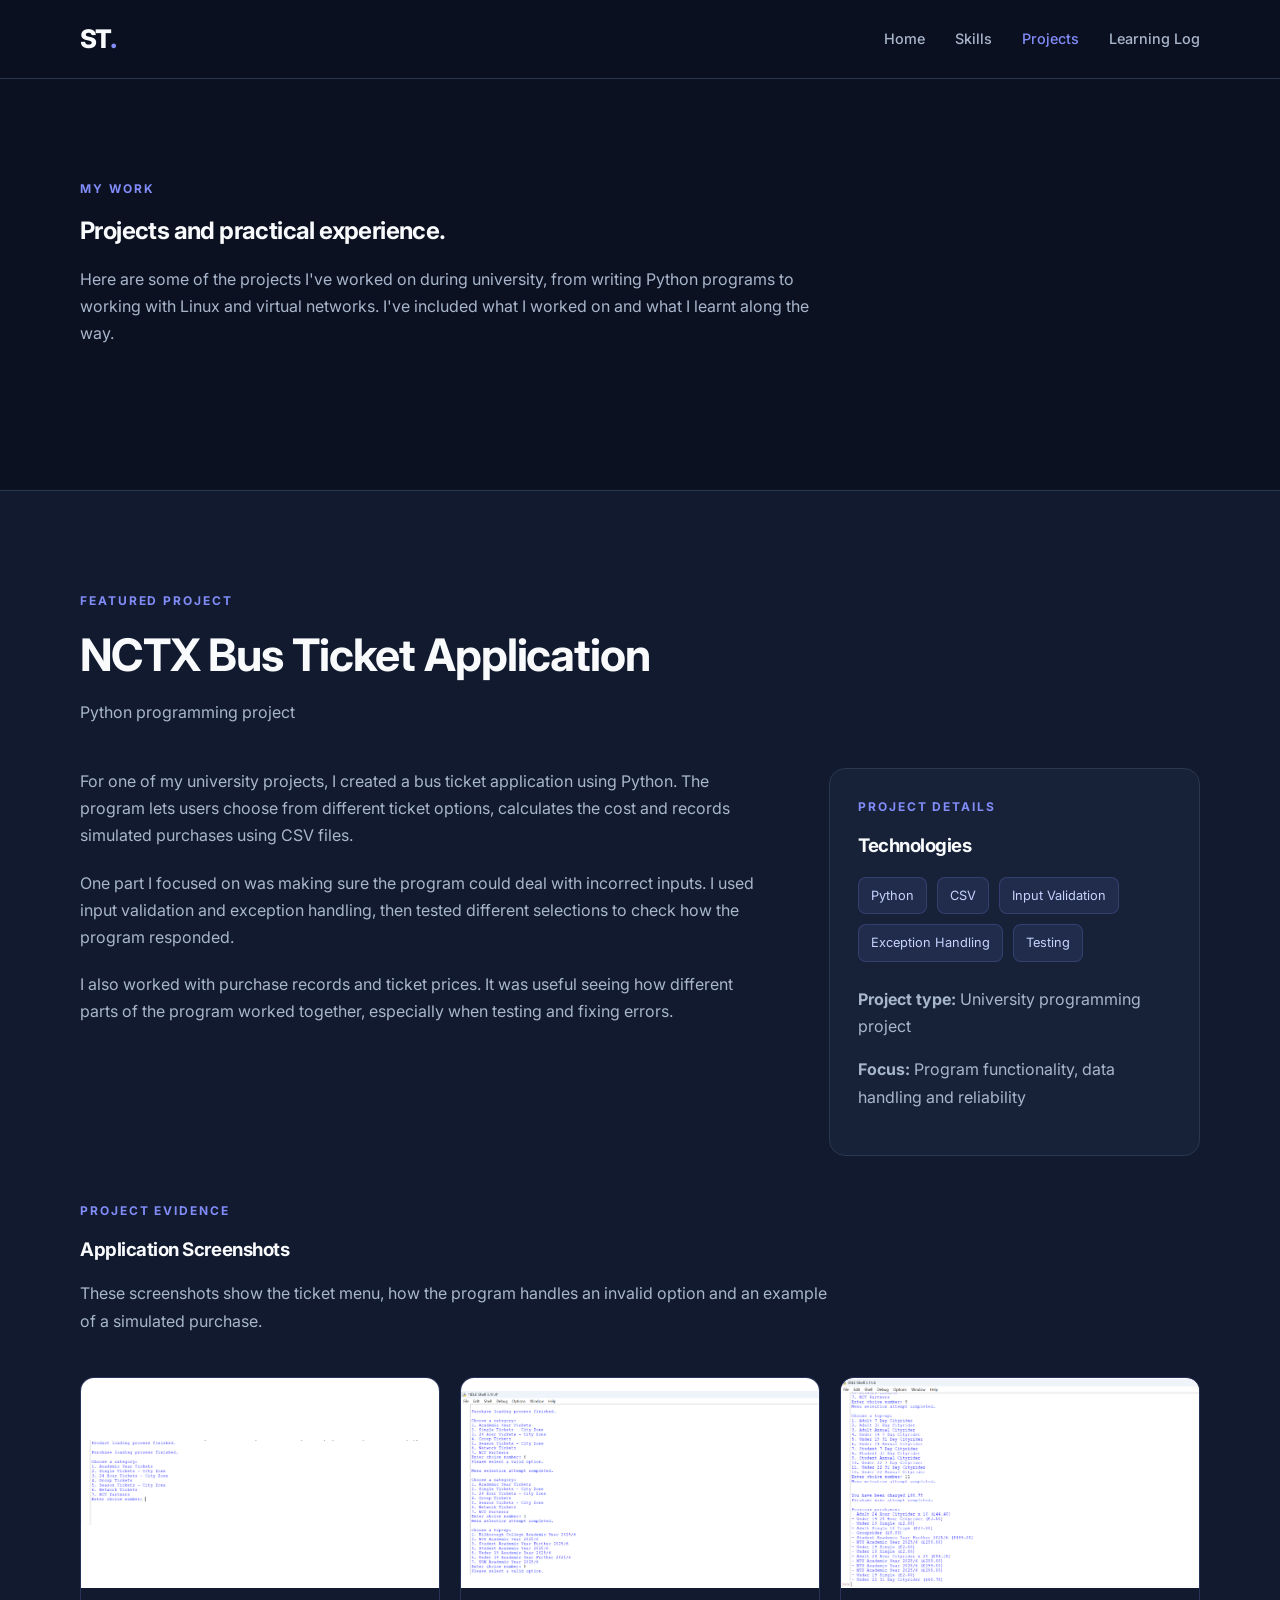
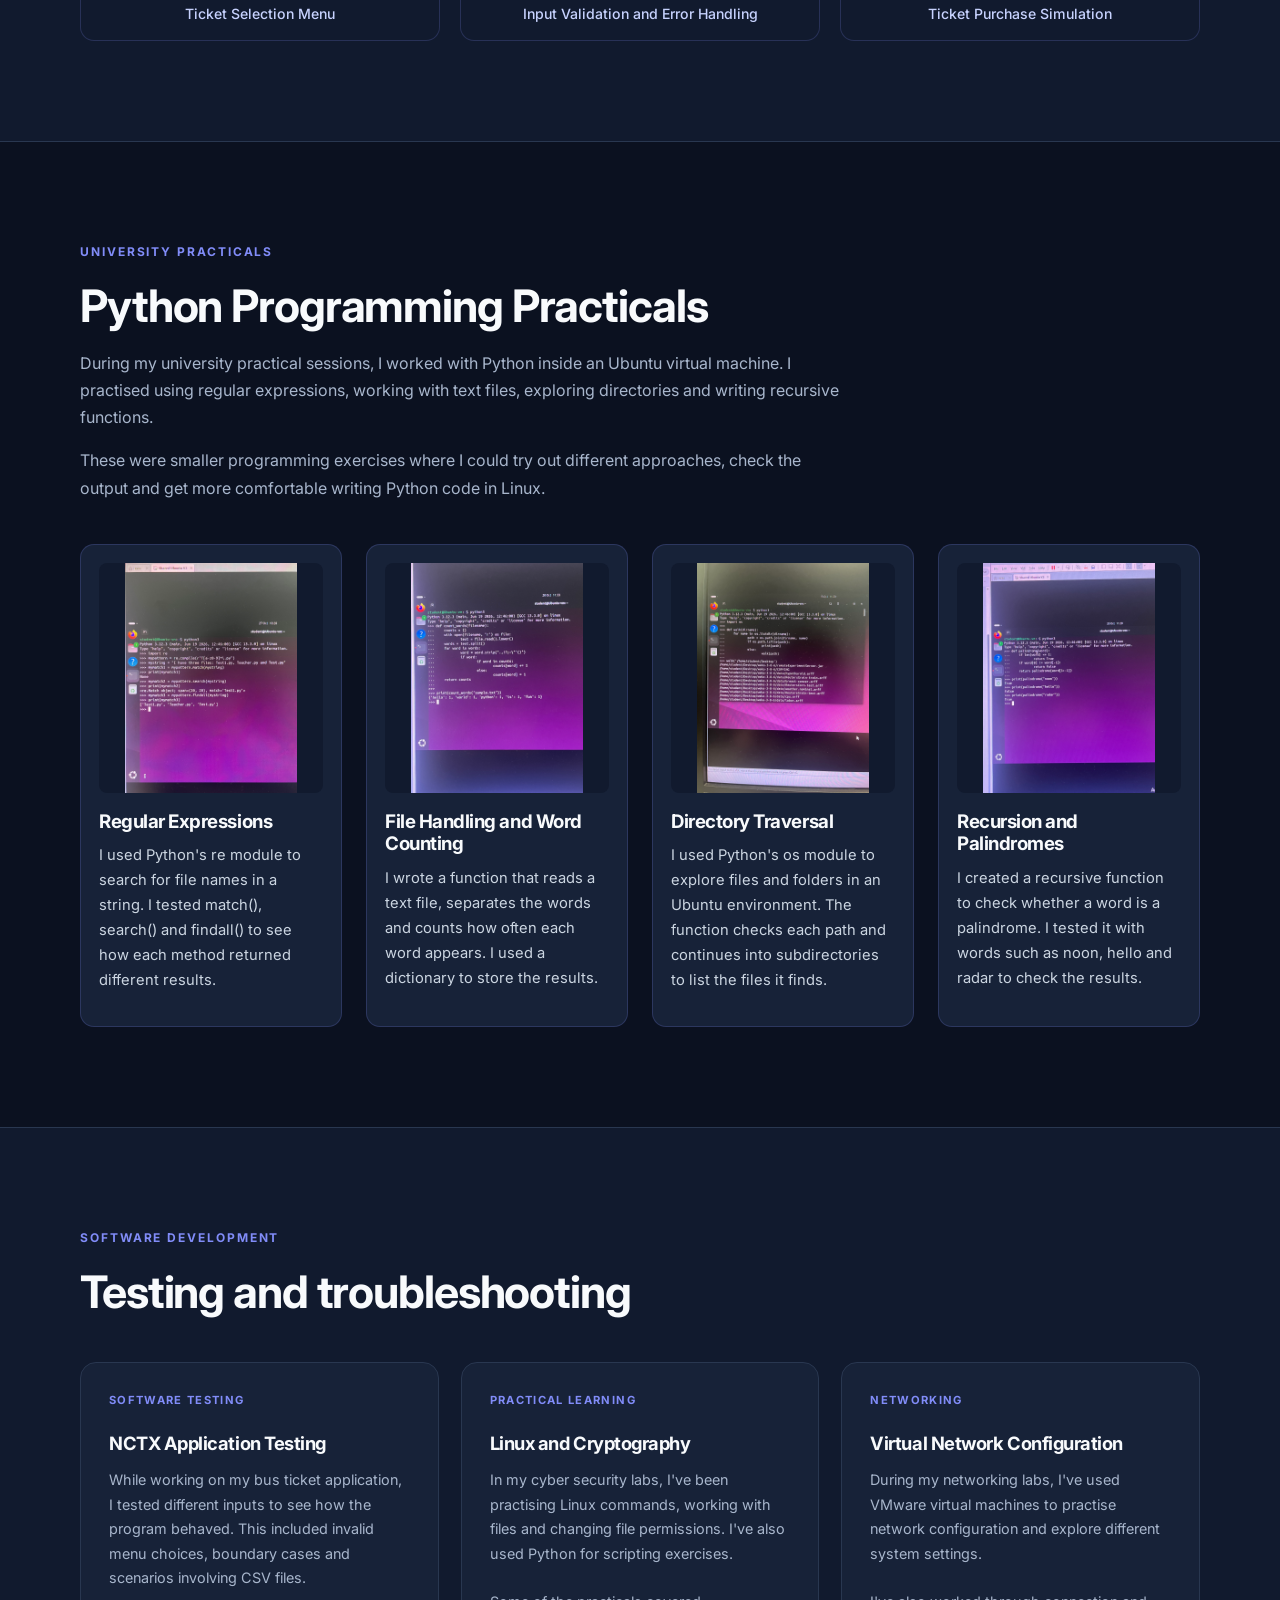
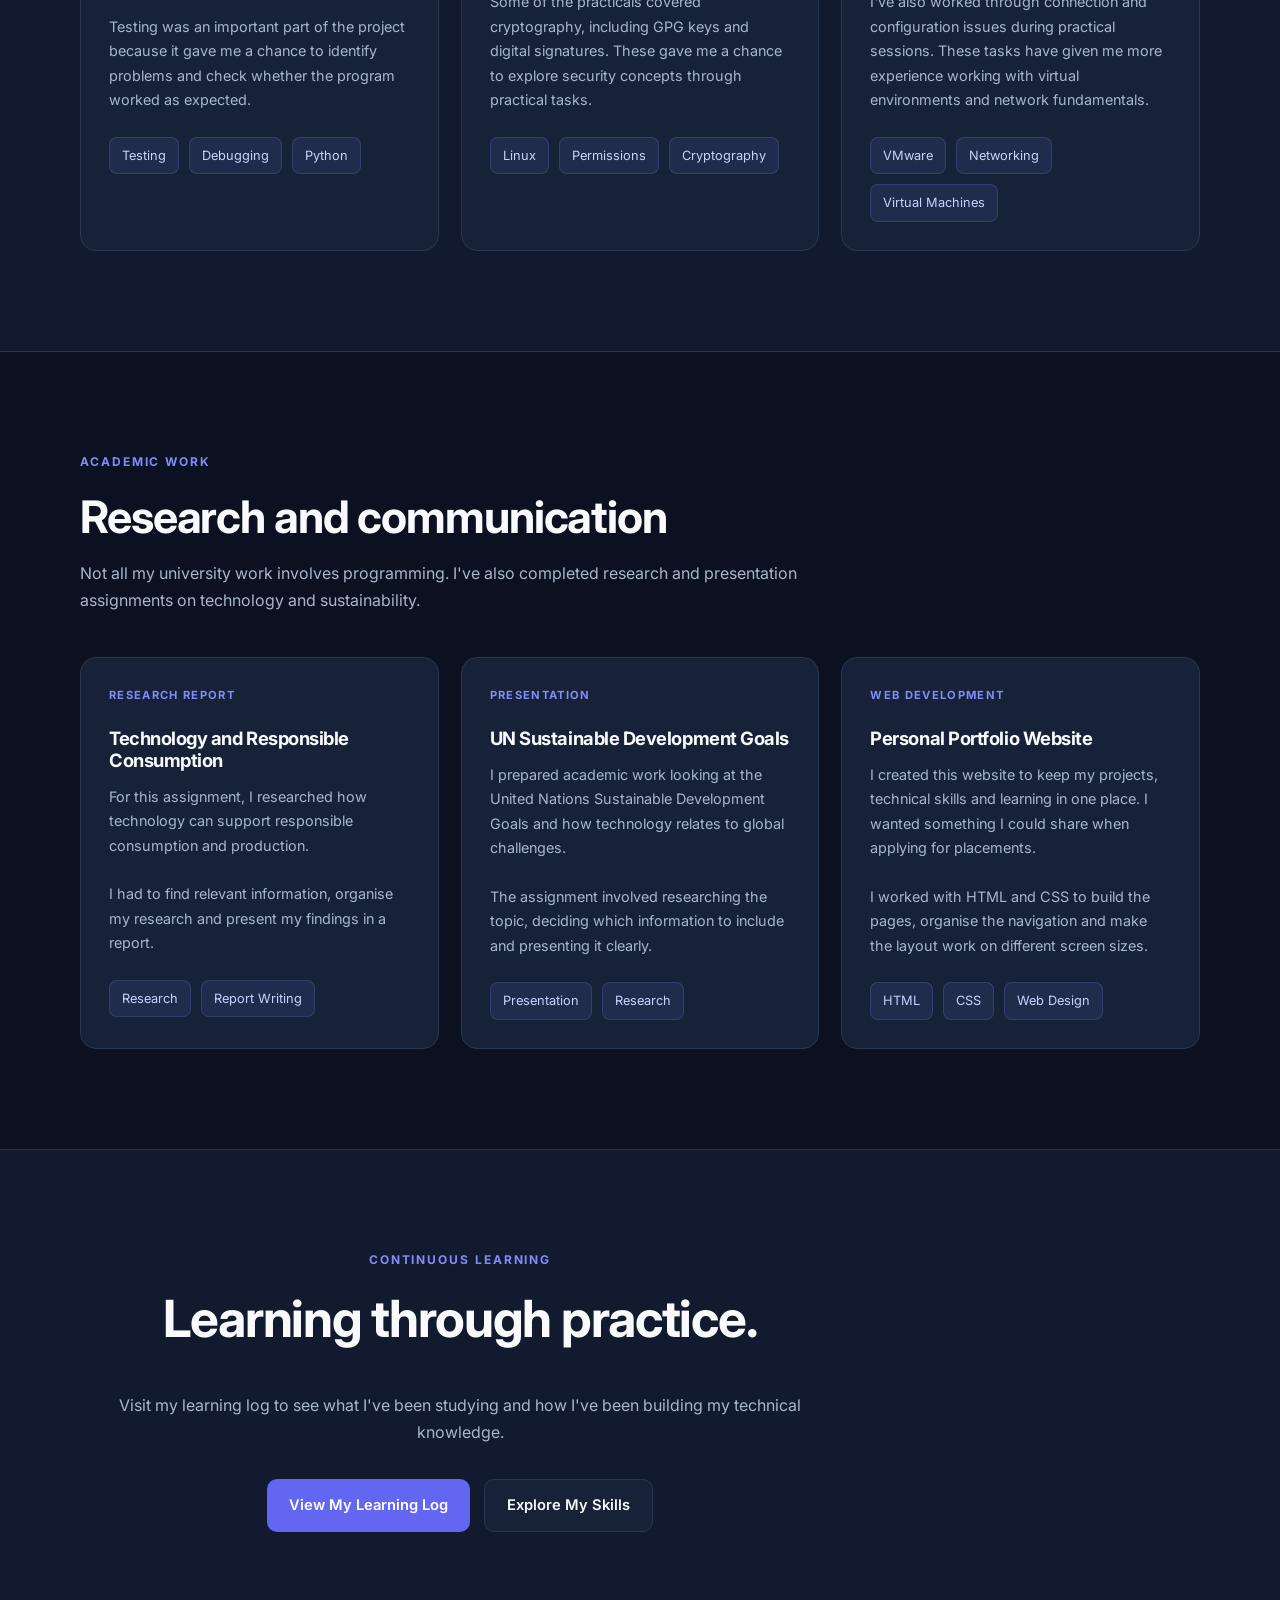
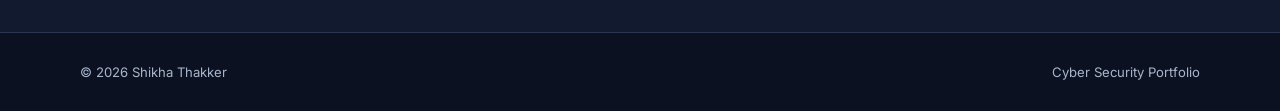
==== commit 336de52f: "Update work.html" ====
--- a/work.html
+++ b/work.html
@@ -308,7 +308,7 @@
                 <article class="practical-card">
 
                     <img
-                        src="regex-python.jpg"
+                        src="regex-python.jpeg"
                         alt="Python regular expression exercise showing match, search and findall"
                         loading="lazy"
                     >
@@ -329,7 +329,7 @@
                 <article class="practical-card">
 
                     <img
-                        src="word-count.jpg"
+                        src="word-count.jpeg"
                         alt="Python word counting function running in Ubuntu"
                         loading="lazy"
                     >
@@ -350,7 +350,7 @@
                 <article class="practical-card">
 
                     <img
-                        src="directory-traversal.jpg"
+                        src="directory-traversal.jpeg"
                         alt="Python recursive directory traversal using the os module"
                         loading="lazy"
                     >
@@ -372,7 +372,7 @@
                 <article class="practical-card">
 
                     <img
-                        src="recursion-python.jpg"
+                        src="recursion-python.jpeg"
                         alt="Python recursive palindrome function tested with different words"
                         loading="lazy"
                     >
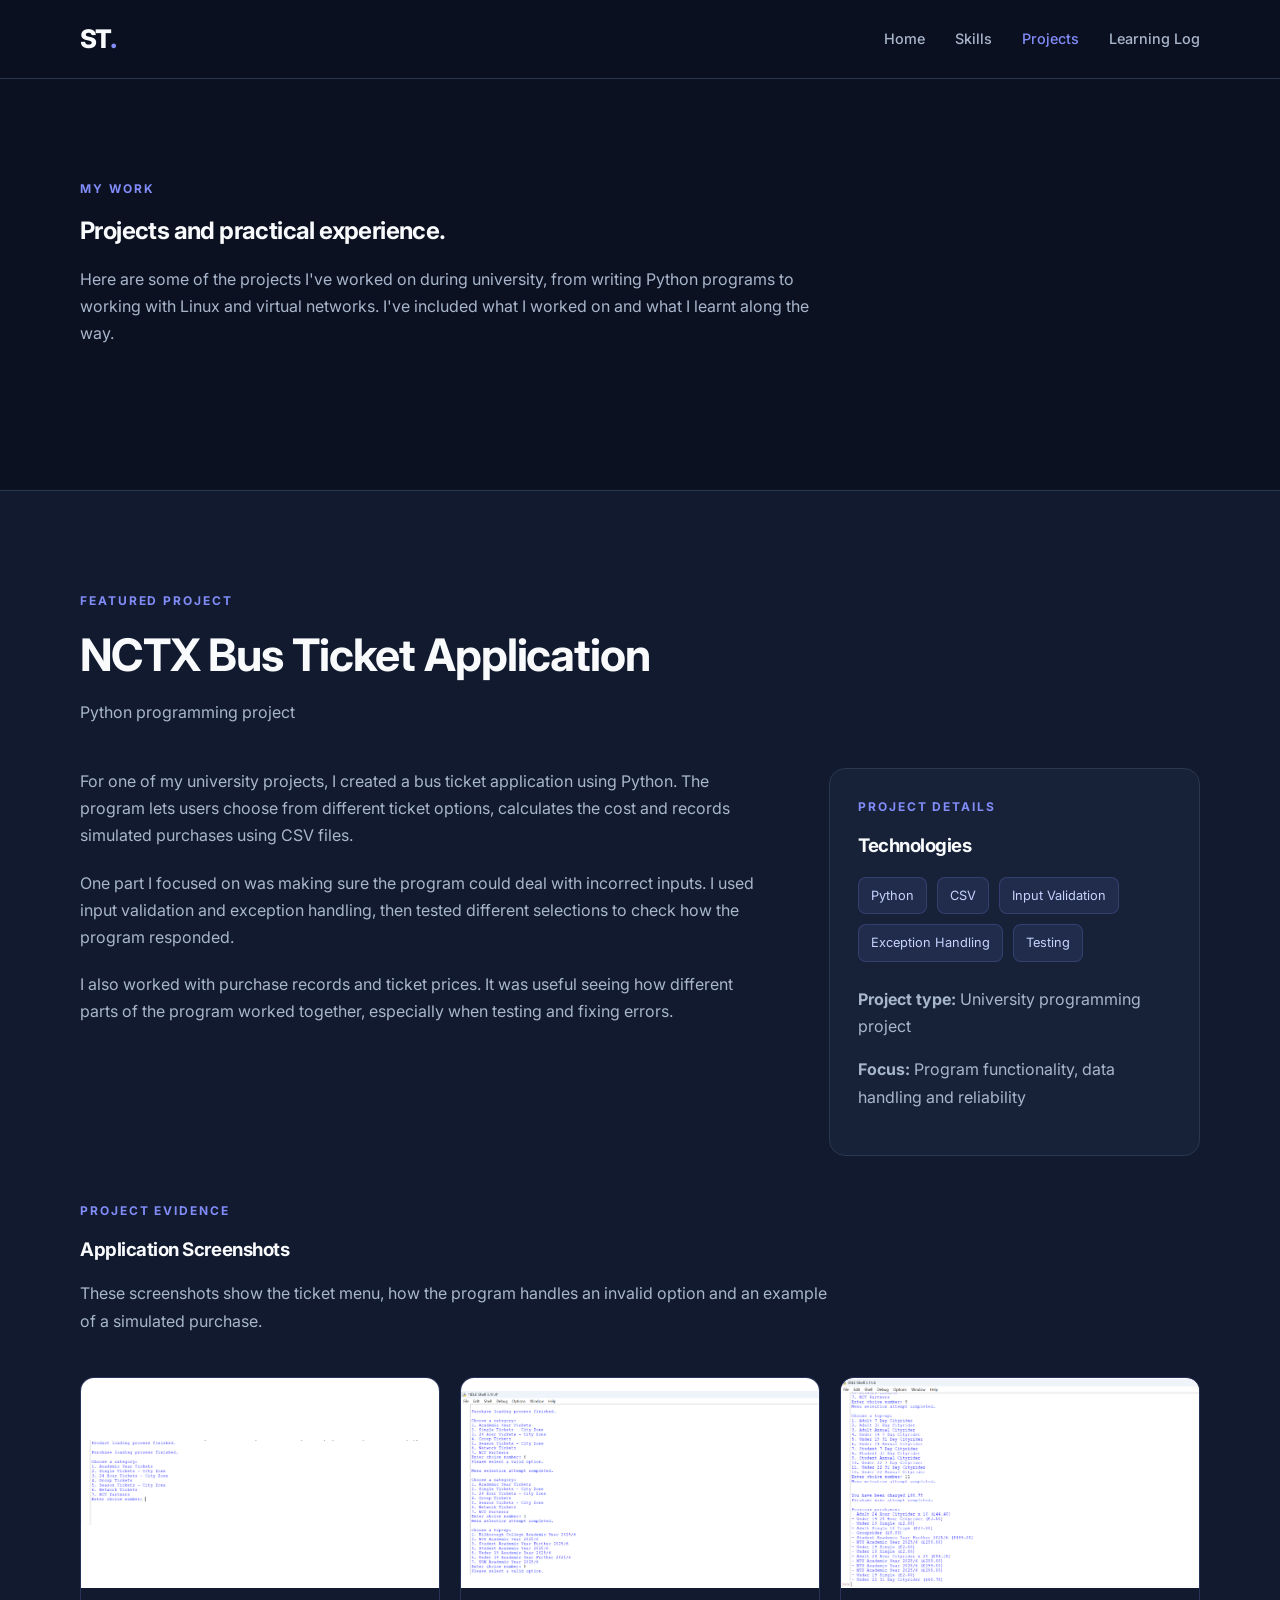
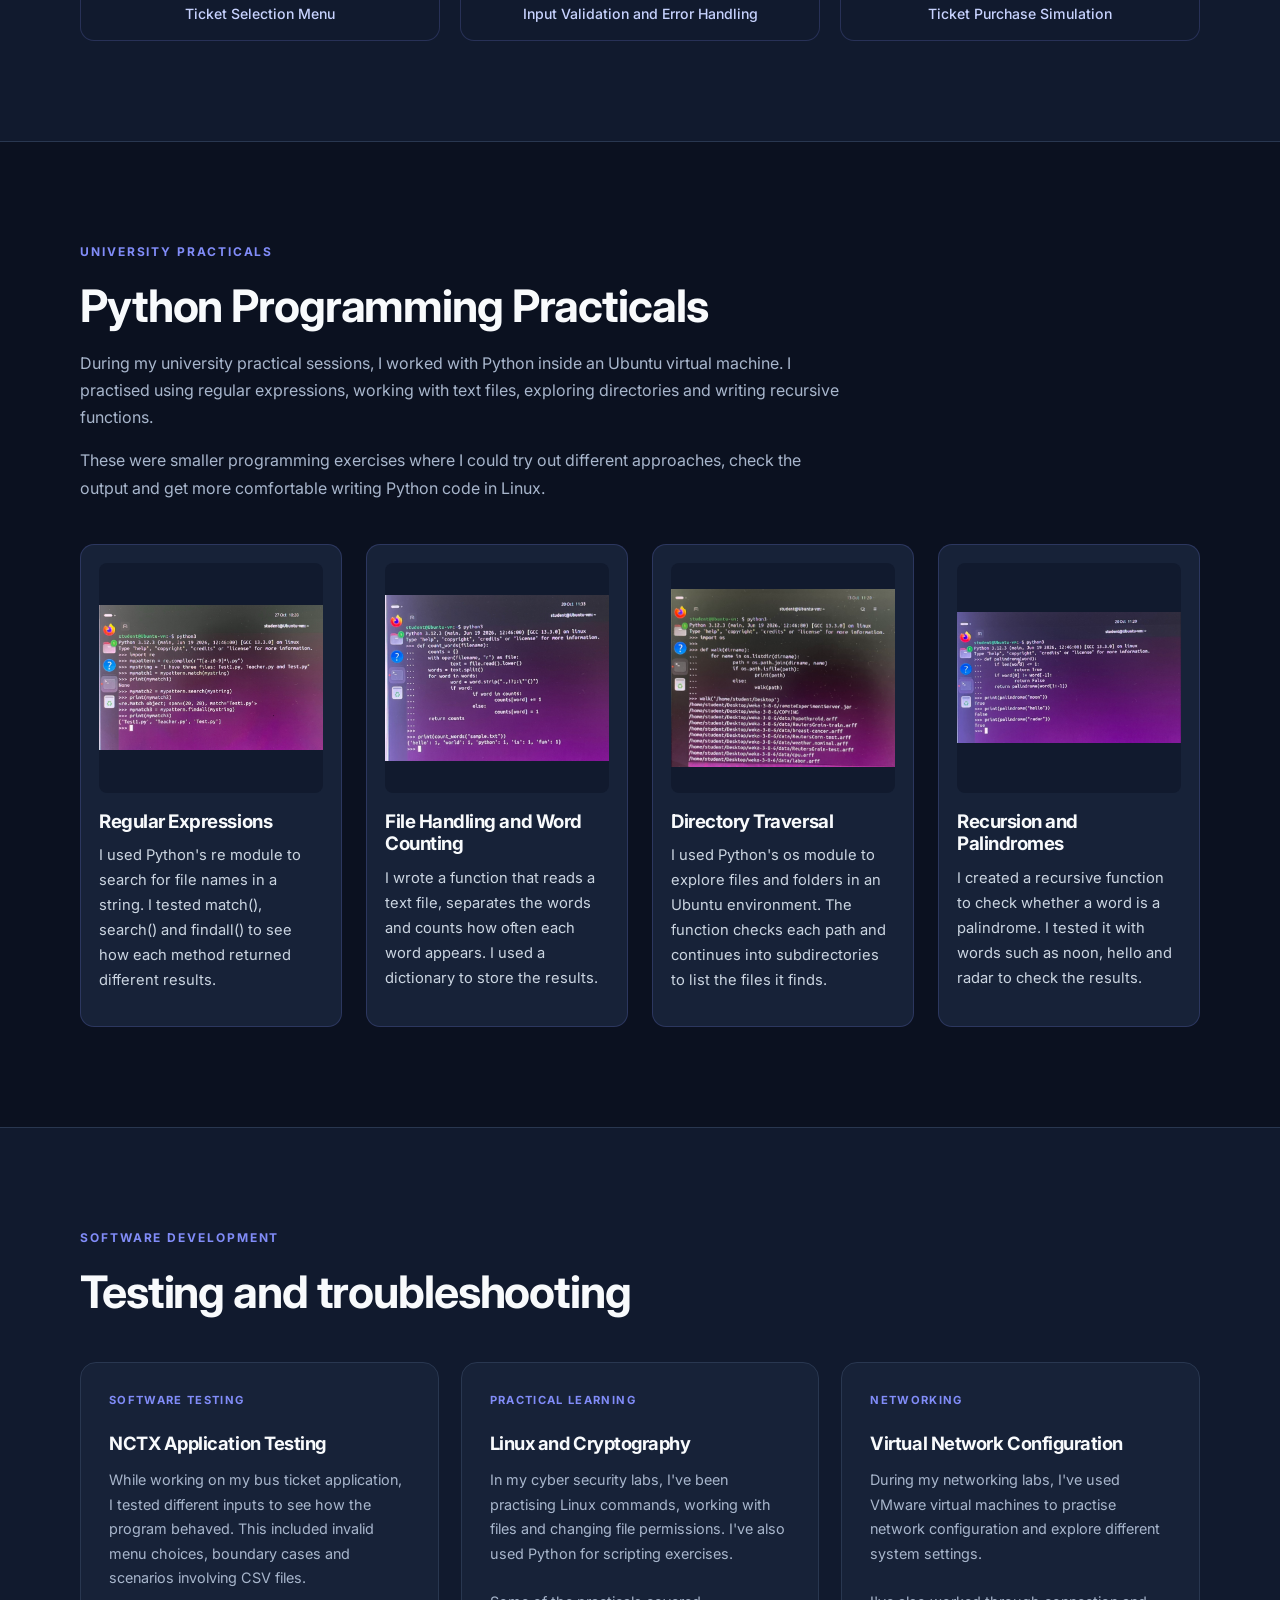
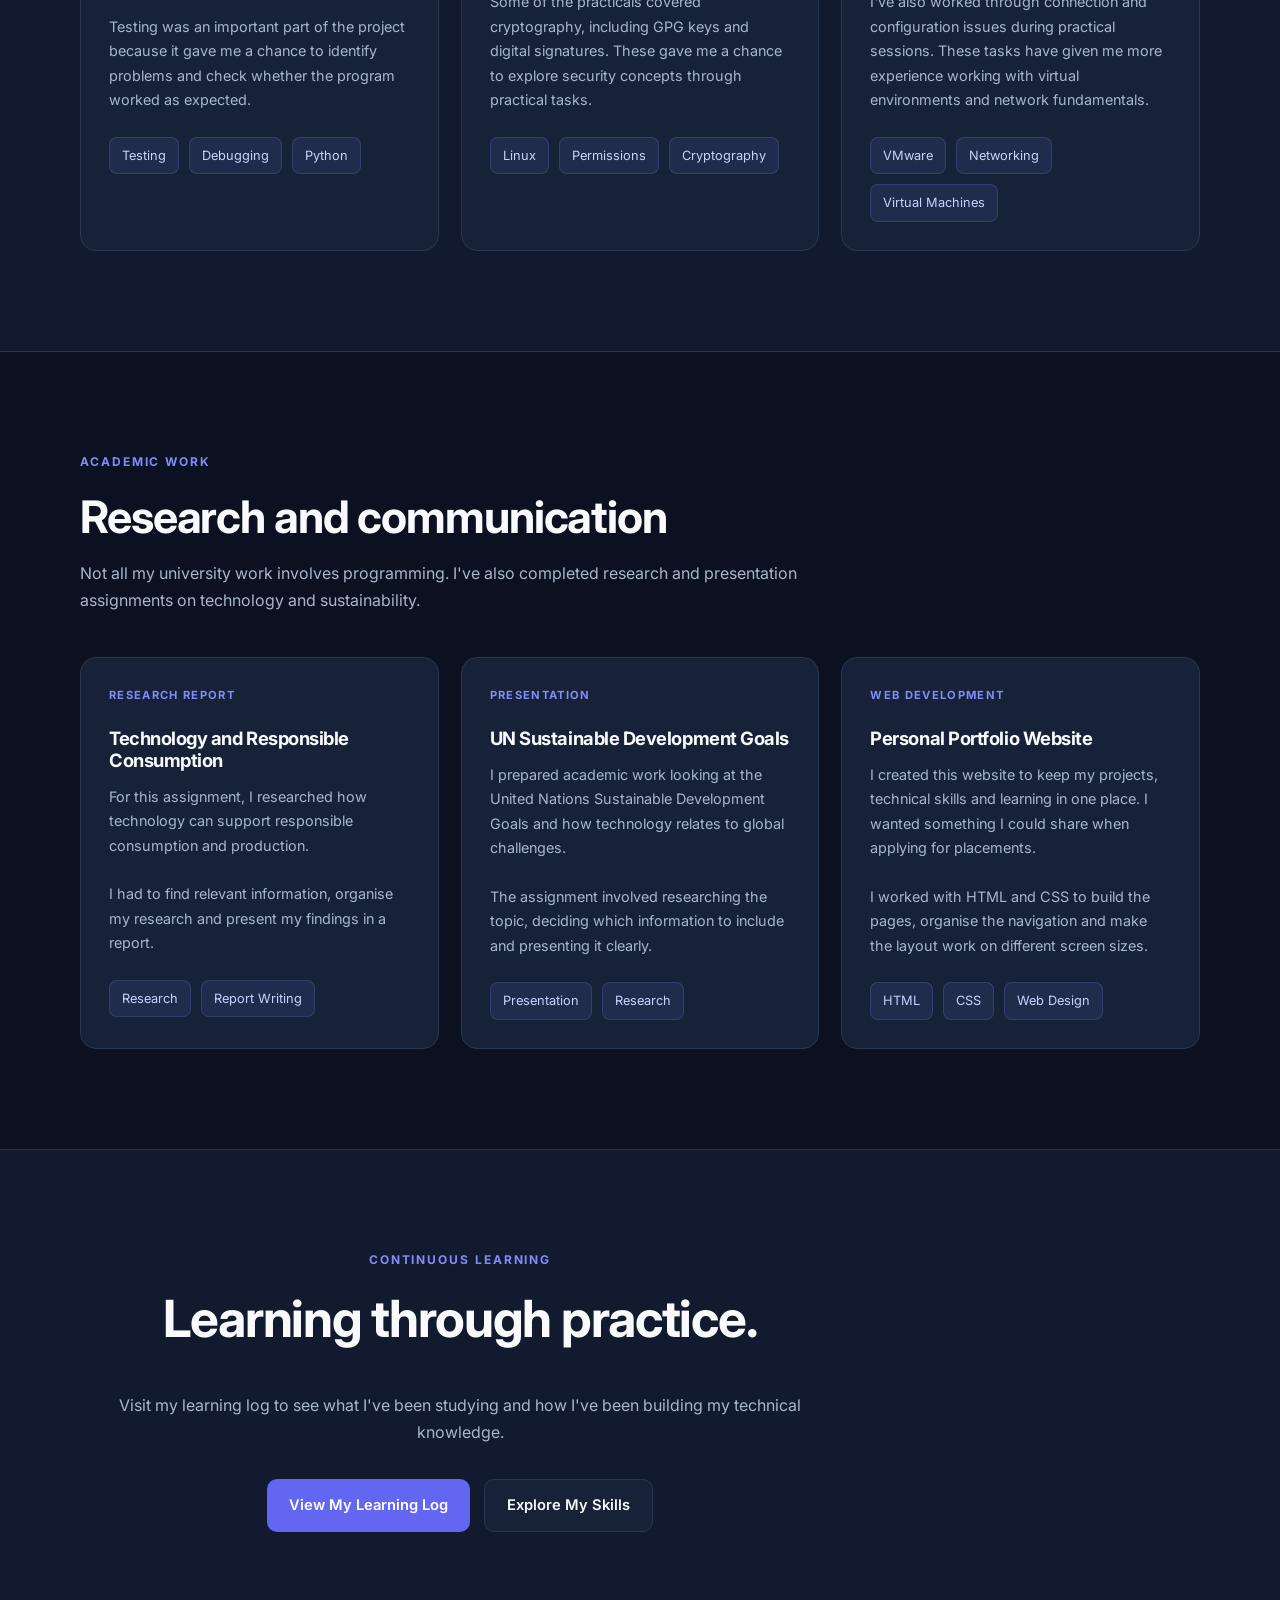
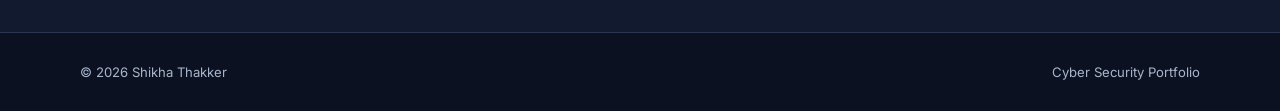
==== commit d6988ae9: "Update work.html" ====
--- a/work.html
+++ b/work.html
@@ -372,7 +372,7 @@
                 <article class="practical-card">
 
                     <img
-                        src="recursion-python.jpeg"
+                        src="recursion-python .jpeg"
                         alt="Python recursive palindrome function tested with different words"
                         loading="lazy"
                     >
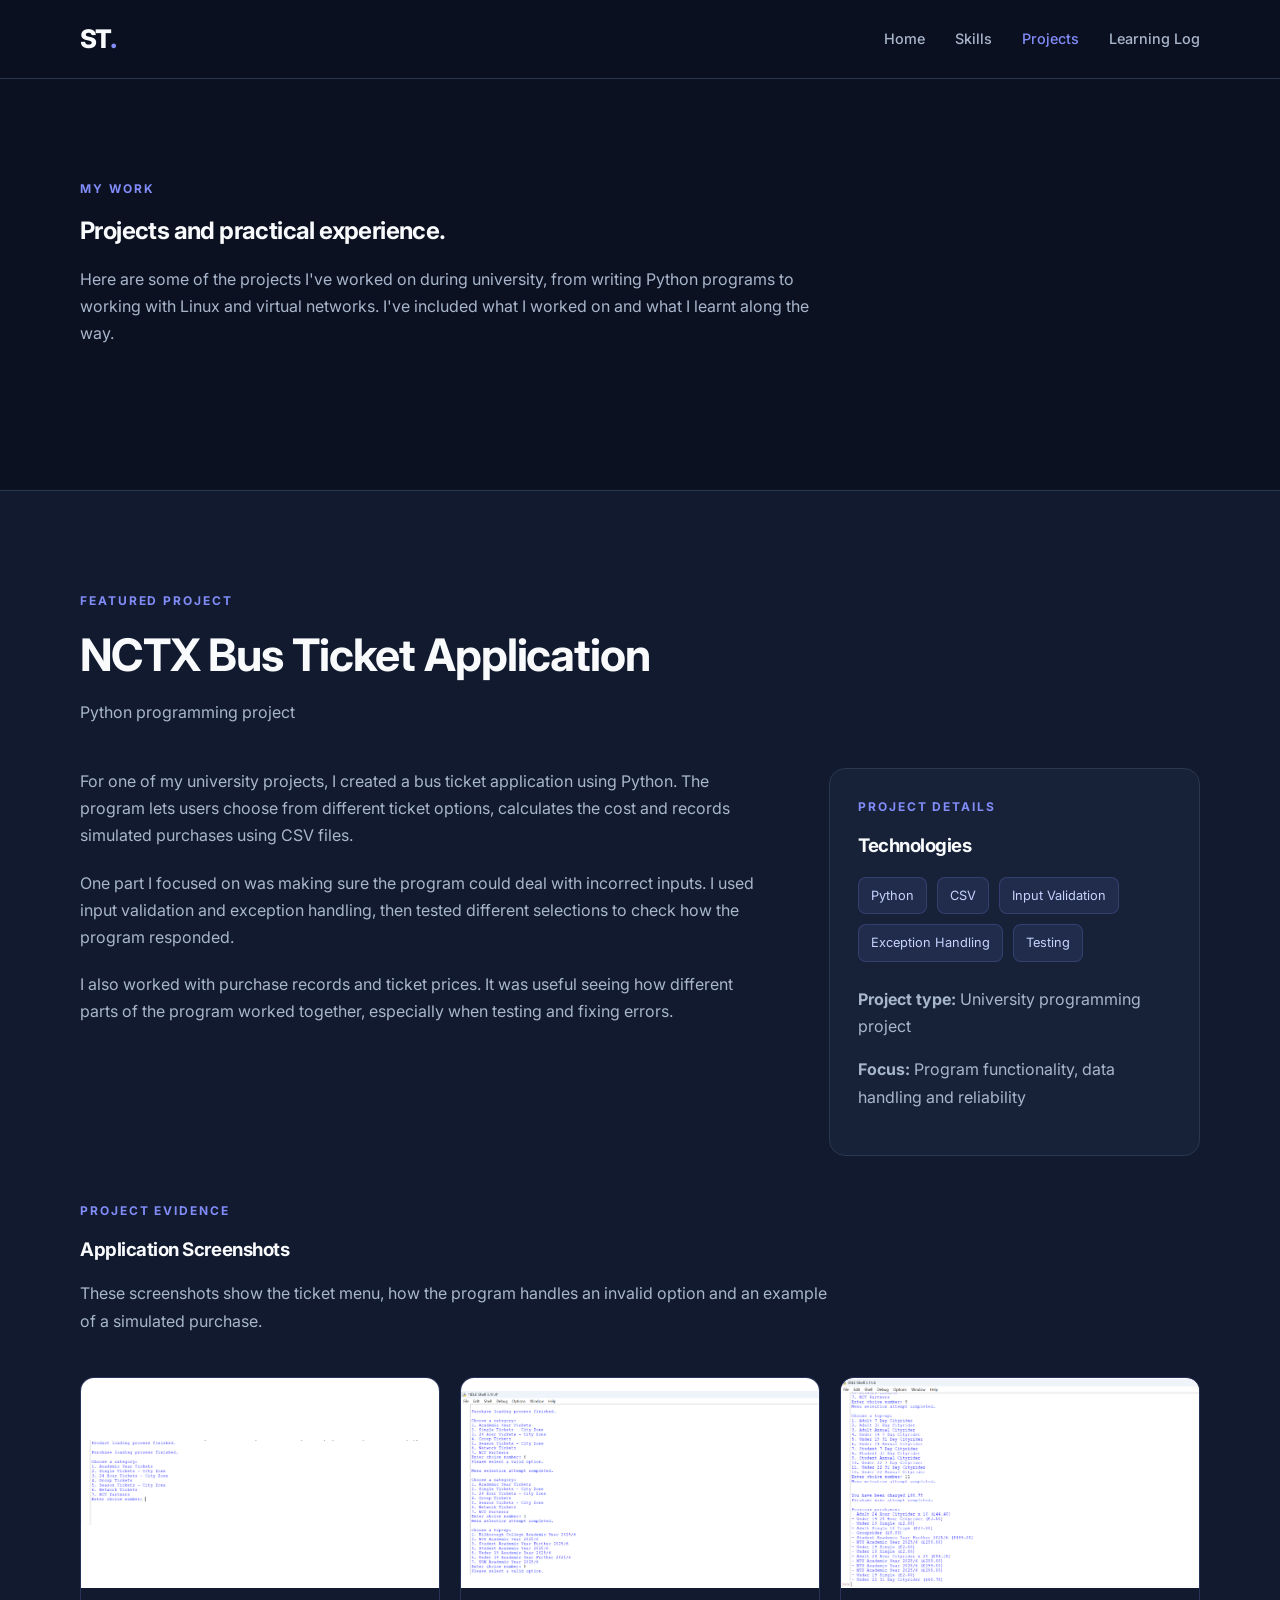
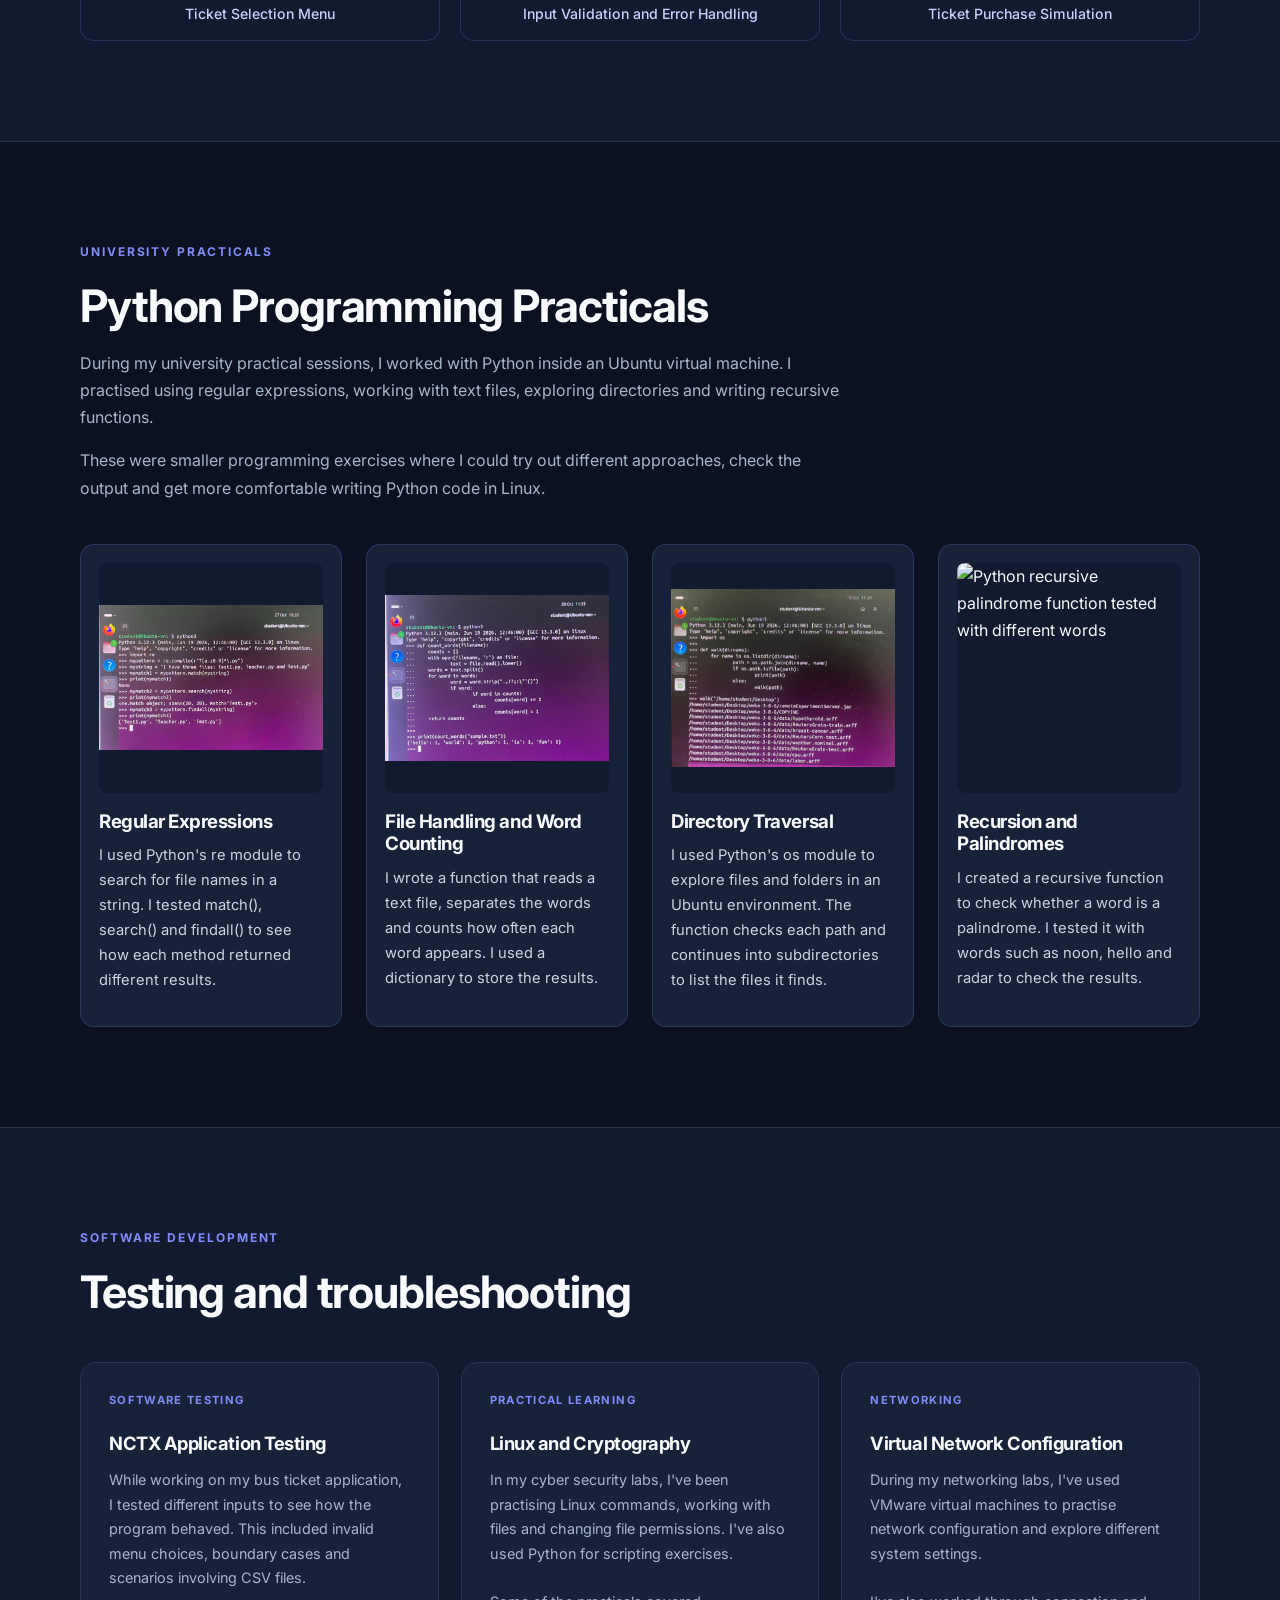
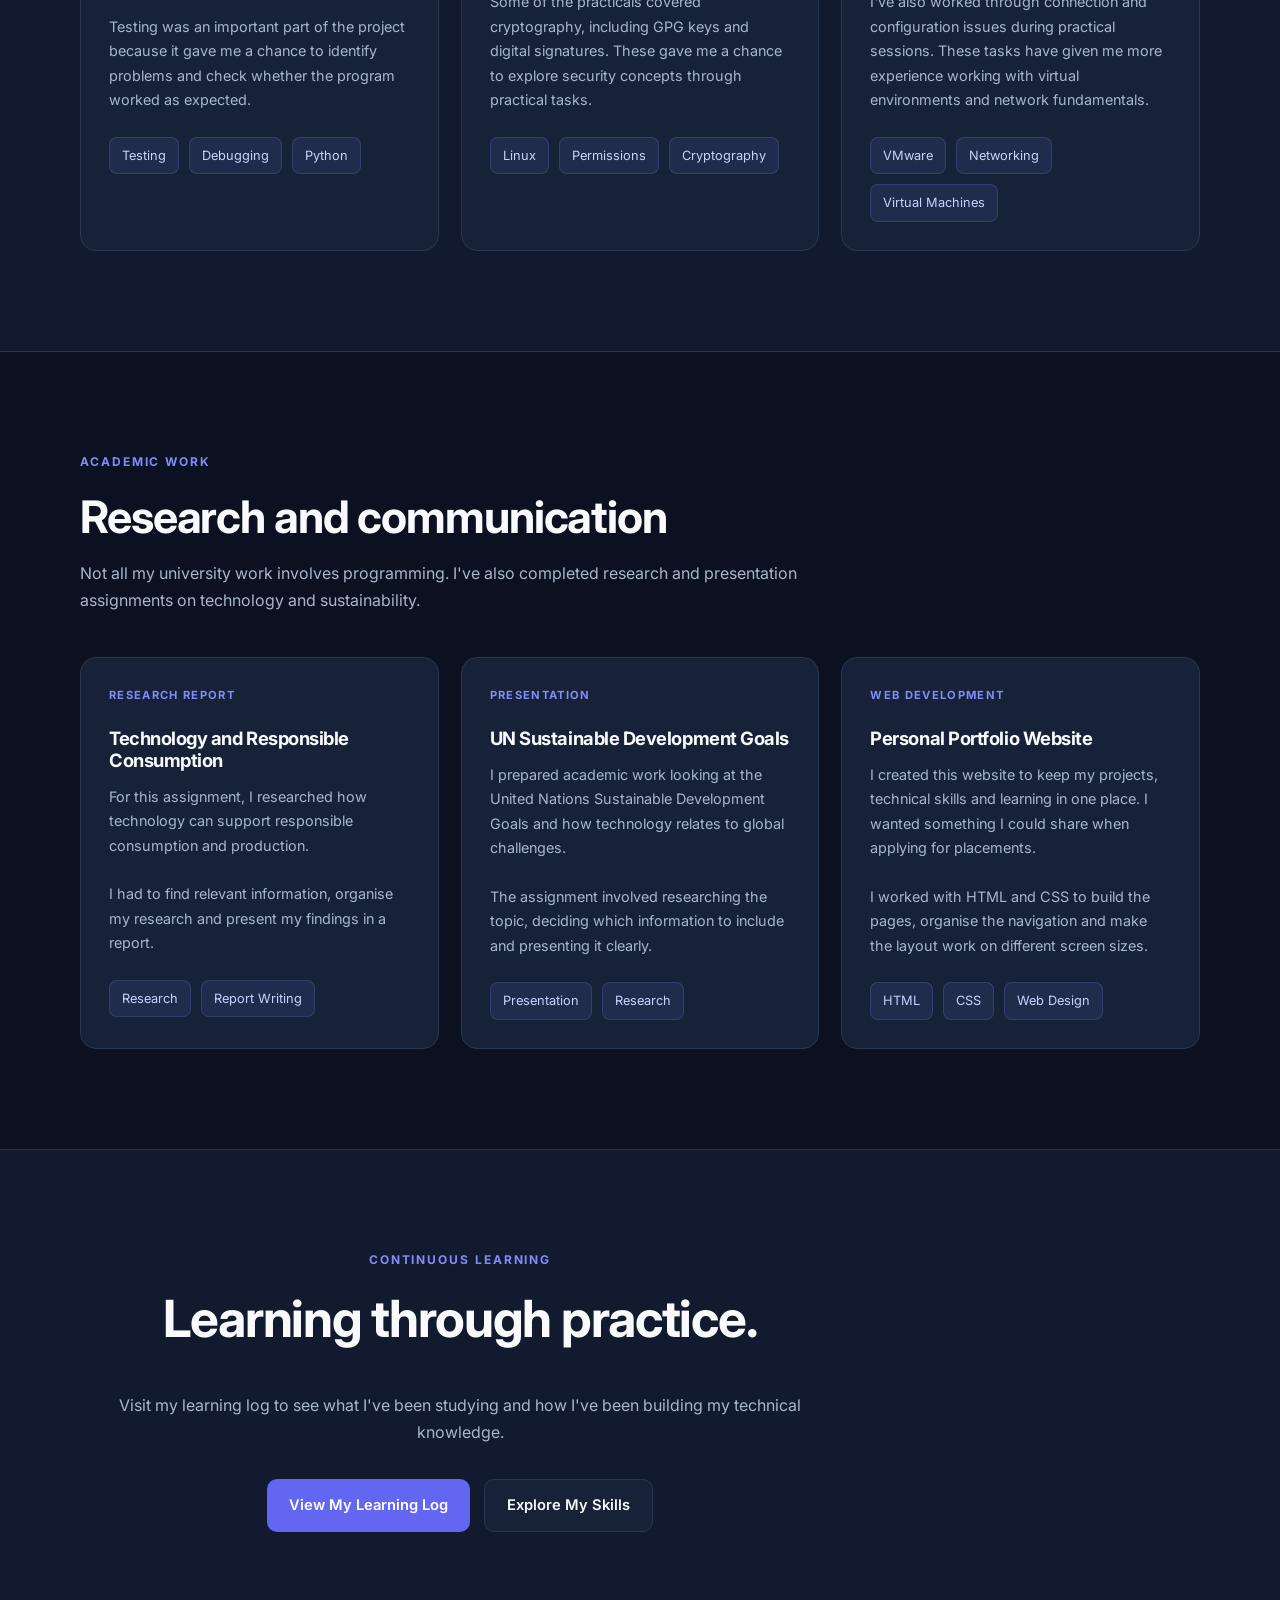
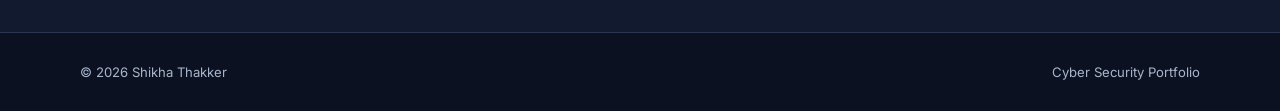
==== commit fef48d33: "Update work.html" ====
--- a/work.html
+++ b/work.html
@@ -372,7 +372,7 @@
                 <article class="practical-card">
 
                     <img
-                        src="recursion-python .jpeg"
+                        src="recursion-python.jpeg"
                         alt="Python recursive palindrome function tested with different words"
                         loading="lazy"
                     >
